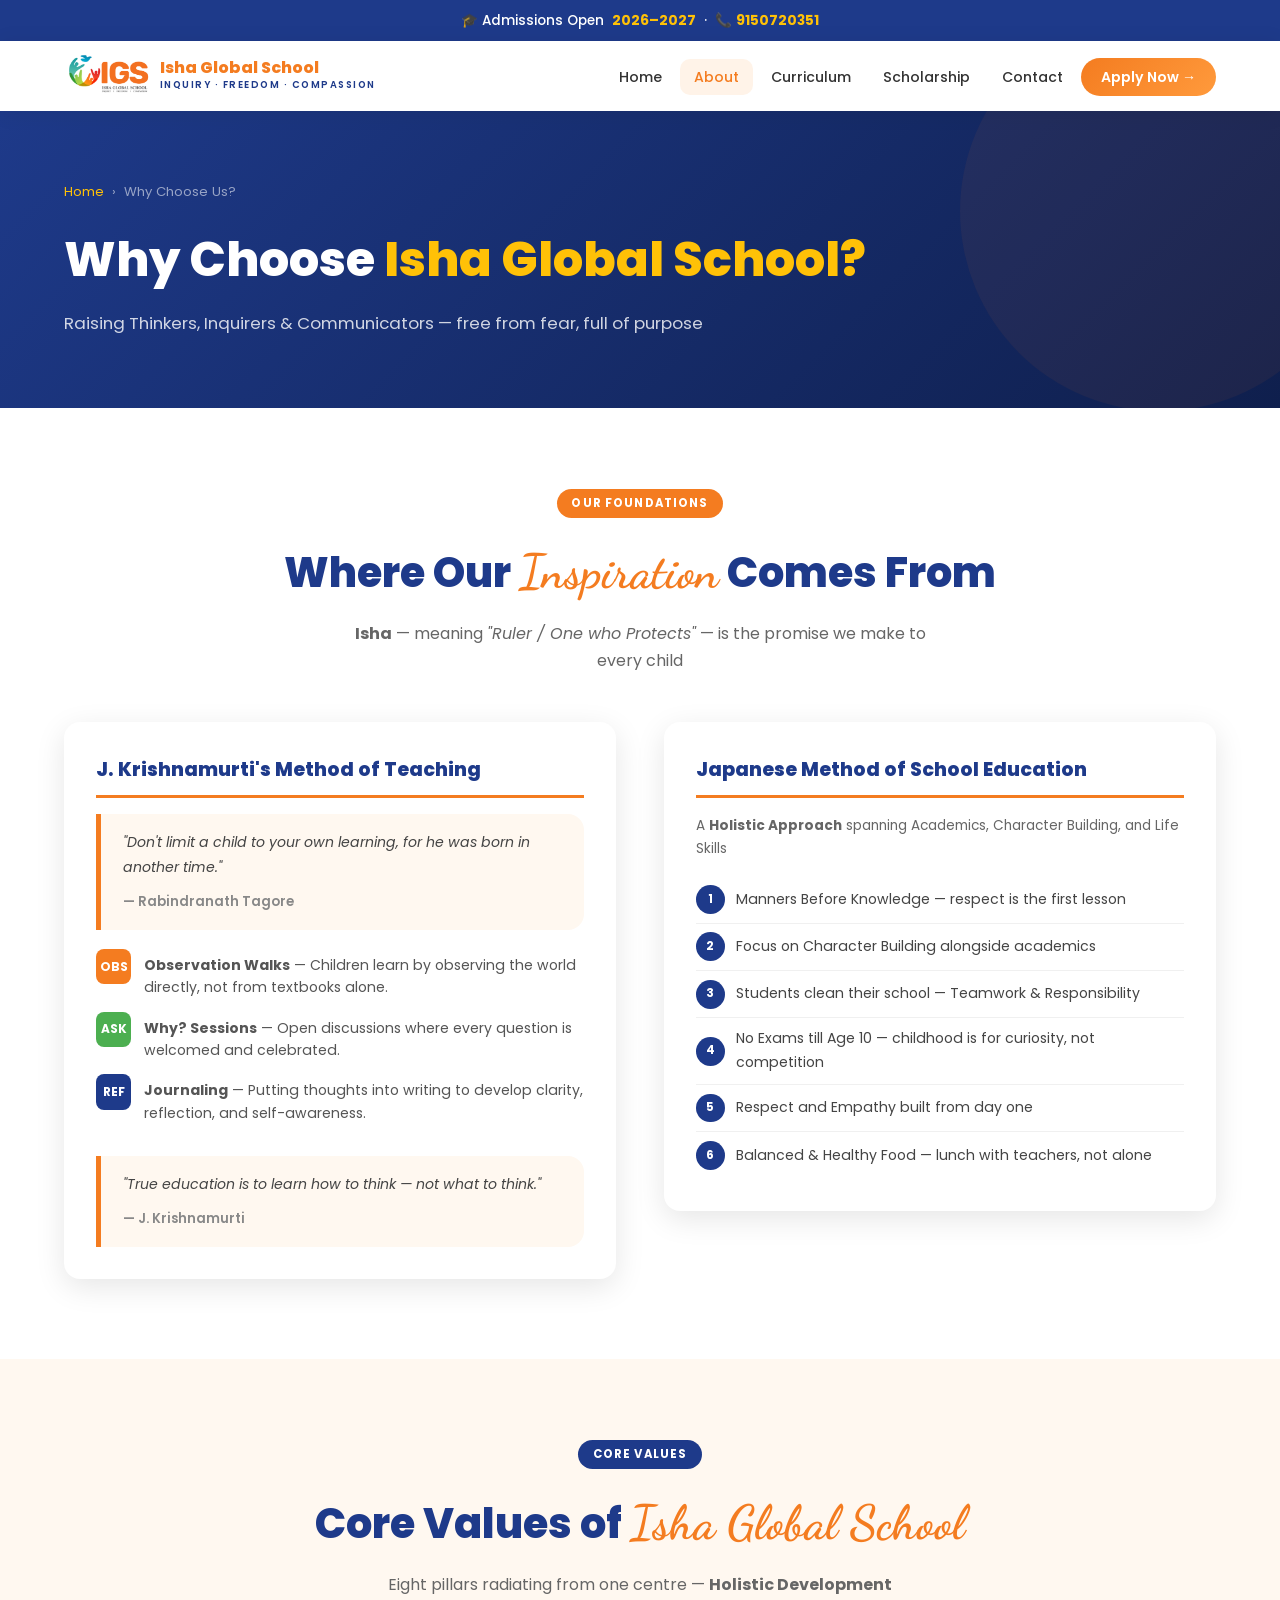
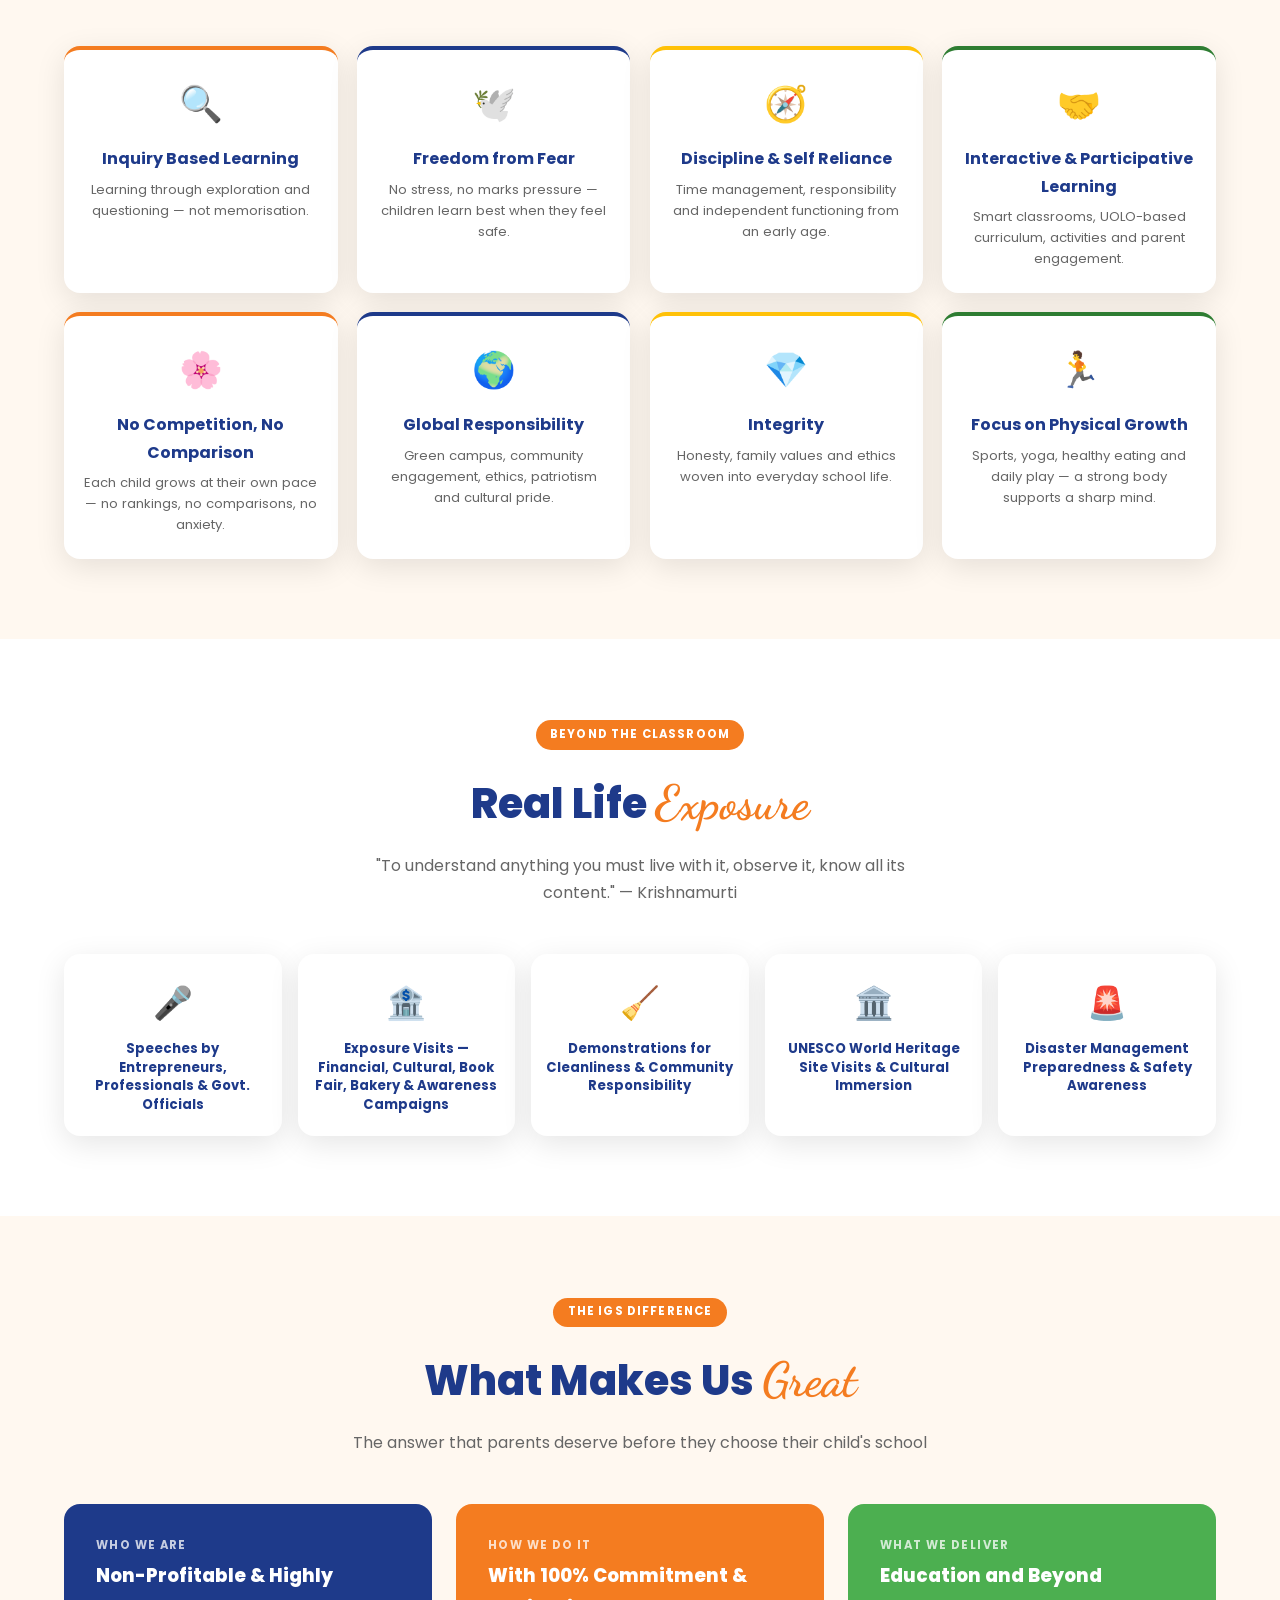
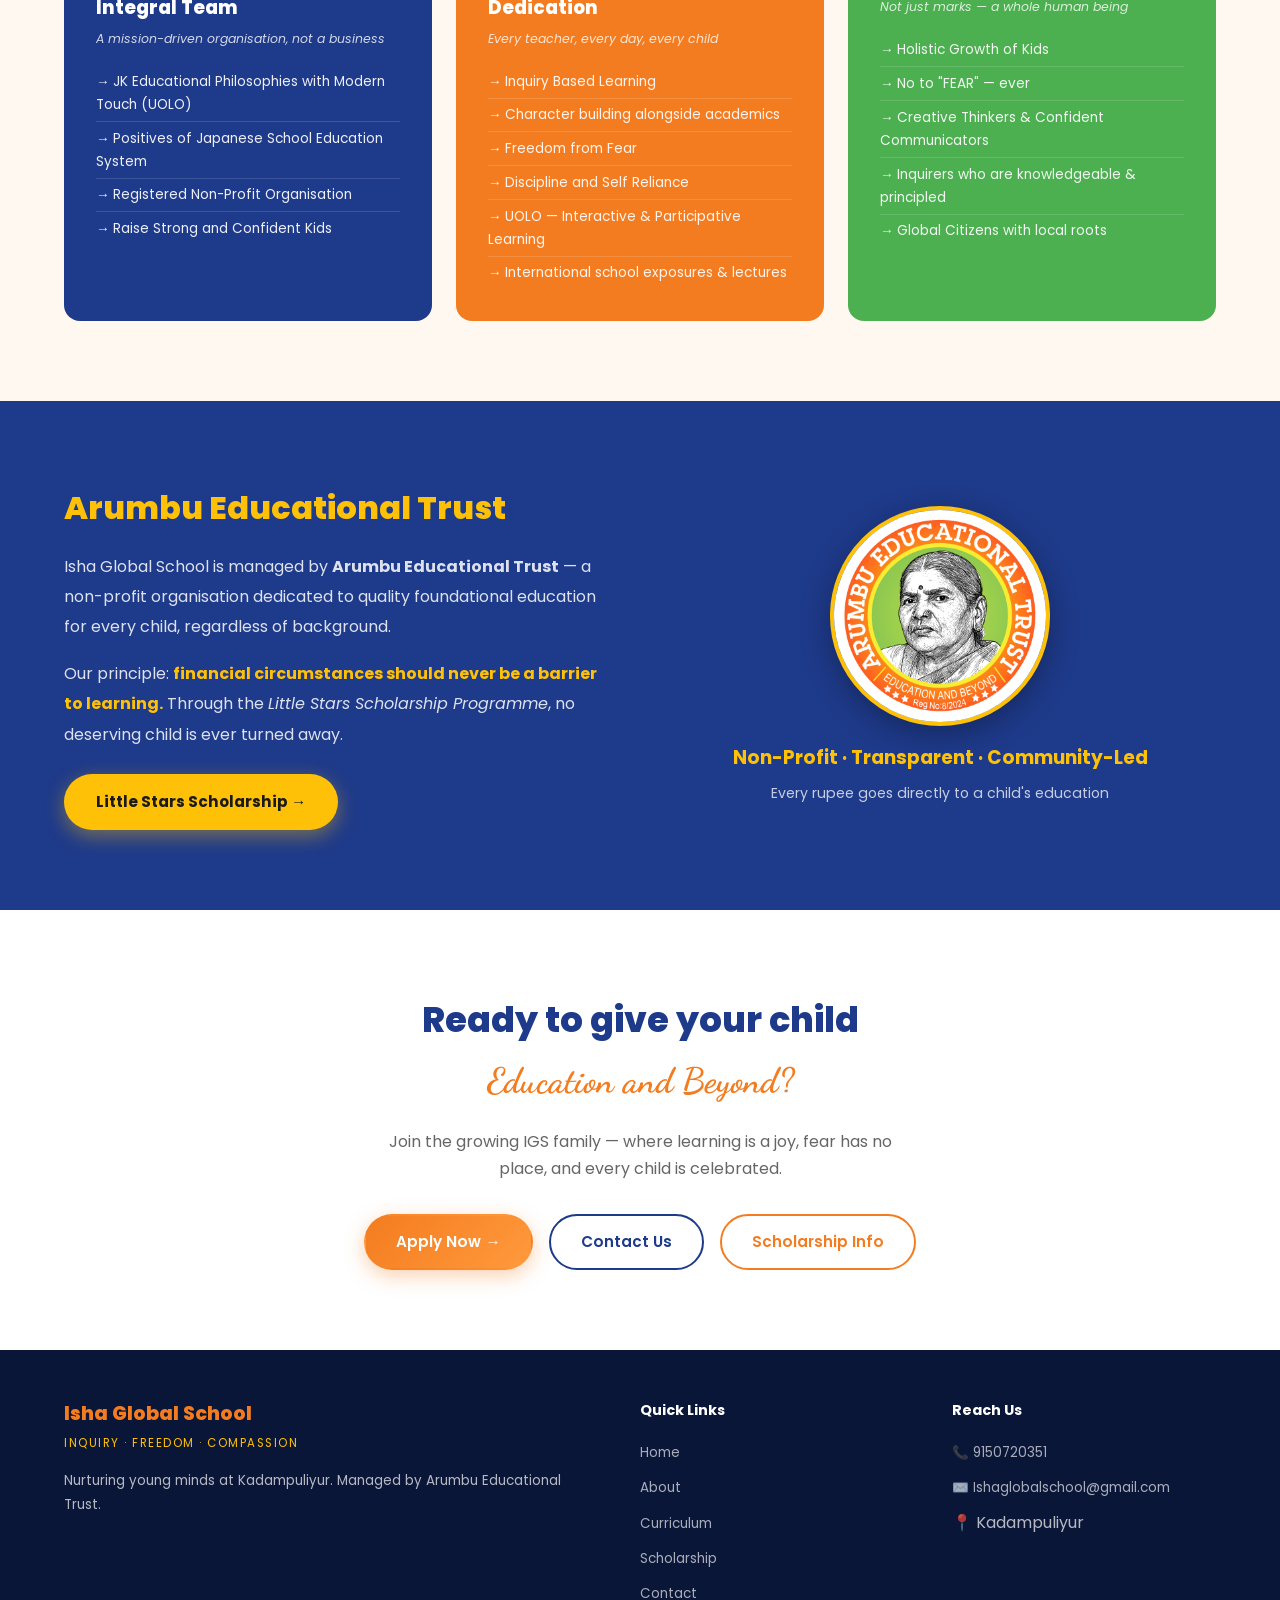
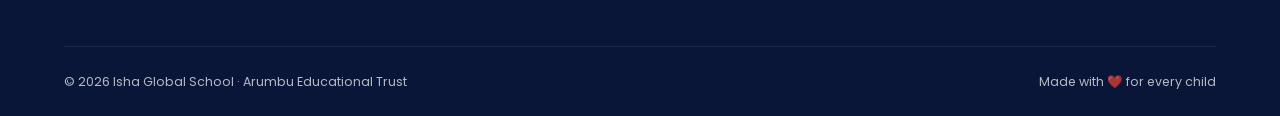
==== about.html @ 9e3ad9c9 "Initial commit — Isha Global School website Complete website with Home, About, Curriculum, Scholarsh" ====
<!DOCTYPE html>
<html lang="en">
<head>
  <meta charset="UTF-8"/>
  <meta name="viewport" content="width=device-width,initial-scale=1.0"/>
  <title>Why Choose Us — Isha Global School</title>
  <link rel="stylesheet" href="css/style.css"/>
  <style>
    /* ── Shared helpers ── */
    .section-tag{display:inline-block;background:var(--orange);color:#fff;font-size:.72rem;font-weight:700;letter-spacing:.1em;text-transform:uppercase;padding:.3rem .9rem;border-radius:50px;margin-bottom:.8rem;}
    .section-tag.blue{background:var(--blue);}
    .section-tag.yellow{background:var(--yellow);color:var(--blue);}
    .section-tag.green{background:#2e7d32;}

    /* ── Core-values wheel grid ── */
    .cv-grid{display:grid;grid-template-columns:repeat(4,1fr);gap:1.2rem;margin-top:2.5rem;}
    .cv-card{background:#fff;border-radius:var(--radius);padding:1.5rem 1.2rem;box-shadow:var(--shadow);text-align:center;transition:transform .2s;}
    .cv-card:hover{transform:translateY(-4px);}
    .cv-card .cv-icon{font-size:2.2rem;margin-bottom:.7rem;}
    .cv-card h3{font-size:1rem;color:var(--blue);margin-bottom:.4rem;font-weight:700;}
    .cv-card p{font-size:.82rem;color:#666;line-height:1.6;}
    .cv-card.accent-orange{border-top:4px solid var(--orange);}
    .cv-card.accent-blue  {border-top:4px solid var(--blue);}
    .cv-card.accent-yellow{border-top:4px solid var(--yellow);}
    .cv-card.accent-green {border-top:4px solid #2e7d32;}

    /* ── Inspiration row ── */
    .insp-row{display:grid;grid-template-columns:1fr 1fr;gap:3rem;align-items:start;margin-top:2rem;}
    .insp-block{background:#fff;border-radius:var(--radius);padding:2rem;box-shadow:var(--shadow);}
    .insp-block h3{color:var(--blue);font-size:1.2rem;font-weight:800;margin-bottom:1rem;padding-bottom:.5rem;border-bottom:3px solid var(--orange);}
    .step-row{display:flex;align-items:flex-start;gap:.8rem;margin-bottom:.8rem;}
    .step-badge{min-width:2.2rem;height:2.2rem;border-radius:8px;display:flex;align-items:center;justify-content:center;font-size:.75rem;font-weight:700;color:#fff;}
    .step-badge.obs{background:var(--orange);}
    .step-badge.ask{background:#4caf50;}
    .step-badge.ref{background:var(--blue);}
    .step-row p{margin:0;font-size:.88rem;color:#555;line-height:1.6;padding-top:.3rem;}

    /* ── Japanese method pills ── */
    .jp-list{list-style:none;padding:0;margin:1rem 0 0;}
    .jp-list li{display:flex;align-items:center;gap:.7rem;padding:.55rem 0;border-bottom:1px solid #f0f0f0;font-size:.88rem;color:#444;}
    .jp-list li:last-child{border:0;}
    .jp-num{min-width:1.8rem;height:1.8rem;border-radius:50%;background:var(--blue);color:#fff;display:flex;align-items:center;justify-content:center;font-size:.72rem;font-weight:700;}

    /* ── IBL process arrow strip ── */
    .ibl-flow{display:flex;align-items:stretch;gap:0;margin:2rem 0;border-radius:12px;overflow:hidden;}
    .ibl-step{flex:1;padding:1rem .5rem;text-align:center;color:#fff;font-weight:700;font-size:.82rem;position:relative;}
    .ibl-step::after{content:'';position:absolute;right:-14px;top:0;bottom:0;width:0;height:0;border-top:999px solid transparent;border-bottom:0 solid transparent;border-left:14px solid currentColor;z-index:1;}
    .ibl-step:last-child::after{display:none;}
    .ibl-ask   {background:#e8610a;color:#e8610a;}
    .ibl-inv   {background:#9e9e9e;color:#9e9e9e;}
    .ibl-cre   {background:#f5a623;color:#f5a623;}
    .ibl-dis   {background:#4287f5;color:#4287f5;}
    .ibl-ref   {background:#4caf50;color:#4caf50;}
    .ibl-ask span,.ibl-inv span,.ibl-cre span,.ibl-dis span,.ibl-ref span{color:#fff;}

    /* ── Fear comparison table ── */
    .fear-compare{display:grid;grid-template-columns:1fr 1fr;gap:1.5rem;margin-top:2rem;}
    .fear-no{background:#fff3f3;border:2px solid #e53935;border-radius:var(--radius);padding:1.5rem;}
    .fear-yes{background:#f1f8f1;border:2px solid #4caf50;border-radius:var(--radius);padding:1.5rem;}
    .fear-no h4{color:#e53935;margin-bottom:.8rem;font-size:1rem;}
    .fear-yes h4{color:#2e7d32;margin-bottom:.8rem;font-size:1rem;}
    .fear-no ul,.fear-yes ul{list-style:none;padding:0;margin:0;}
    .fear-no li,.fear-yes li{font-size:.88rem;padding:.3rem 0;color:#444;}
    .fear-no li::before{content:"✗ ";color:#e53935;font-weight:700;}
    .fear-yes li::before{content:"✓ ";color:#4caf50;font-weight:700;}

    /* ── Self-reliance steps ── */
    .sr-steps{display:grid;grid-template-columns:repeat(4,1fr);gap:1rem;margin-top:1.5rem;}
    .sr-step{background:#fff;border-radius:var(--radius);padding:1.4rem 1rem;text-align:center;box-shadow:var(--shadow);}
    .sr-num{width:2.5rem;height:2.5rem;border-radius:8px;background:var(--orange);color:#fff;display:flex;align-items:center;justify-content:center;font-weight:800;font-size:1rem;margin:0 auto .7rem;}
    .sr-num.b2{background:var(--blue);}
    .sr-num.b3{background:var(--yellow);color:var(--blue);}
    .sr-num.b4{background:#4caf50;}
    .sr-step h4{font-size:.92rem;color:var(--blue);margin-bottom:.3rem;}
    .sr-step p{font-size:.78rem;color:#666;}

    /* ── IPL photo grid ── */
    .ipl-grid{display:grid;grid-template-columns:repeat(3,1fr);gap:1rem;margin-top:2rem;}
    .ipl-card{border-radius:12px;overflow:hidden;position:relative;background:var(--blue);}
    .ipl-card img{width:100%;height:160px;object-fit:cover;display:block;opacity:.85;}
    .ipl-label{position:absolute;bottom:0;left:0;right:0;background:rgba(0,0,0,.6);color:#fff;font-size:.78rem;font-weight:600;padding:.5rem .8rem;text-align:center;}

    /* ── Physical growth strips ── */
    .pg-row{display:grid;grid-template-columns:repeat(4,1fr);gap:1.2rem;margin-top:2rem;}
    .pg-card{background:#fff;border-radius:var(--radius);padding:1.5rem 1rem;text-align:center;box-shadow:var(--shadow);border-bottom:4px solid var(--orange);}
    .pg-card .pg-icon{font-size:2.4rem;margin-bottom:.7rem;}
    .pg-card h4{font-size:.92rem;color:var(--blue);font-weight:700;}

    /* ── Real life exposure ── */
    .rle-grid{display:grid;grid-template-columns:repeat(5,1fr);gap:1rem;margin-top:2rem;}
    .rle-card{background:#fff;border-radius:var(--radius);padding:1.4rem .8rem;text-align:center;box-shadow:var(--shadow);position:relative;overflow:hidden;transition:transform .35s ease,box-shadow .35s ease;cursor:default;}
    .rle-card::before{content:'';position:absolute;inset:0;background:var(--grad);opacity:0;transition:opacity .35s ease;border-radius:var(--radius);z-index:0;}
    .rle-card:hover{transform:translateY(-10px) scale(1.04);box-shadow:0 16px 40px rgba(244,124,32,.25);}
    .rle-card:hover::before{opacity:.08;}
    .rle-card:hover .rle-icon{animation:rleBounce .5s ease;}
    .rle-card:hover h4{color:var(--orange);}
    .rle-icon{font-size:2rem;margin-bottom:.6rem;display:block;position:relative;z-index:1;transition:transform .3s ease;}
    .rle-card h4{font-size:.82rem;color:var(--blue);font-weight:700;line-height:1.4;position:relative;z-index:1;transition:color .3s ease;}
    @keyframes rleBounce{0%{transform:scale(1)}30%{transform:scale(1.35)}60%{transform:scale(.9)}100%{transform:scale(1)}}

    /* ── Green campus grid ── */
    .gc-grid{display:grid;grid-template-columns:repeat(3,1fr);gap:1.2rem;margin-top:2rem;}
    .gc-card{background:#fff;border-radius:var(--radius);padding:1.5rem;box-shadow:var(--shadow);display:flex;align-items:flex-start;gap:1rem;}
    .gc-icon{font-size:2rem;flex-shrink:0;}
    .gc-card h4{font-size:.95rem;color:var(--blue);font-weight:700;margin-bottom:.3rem;}
    .gc-card p{font-size:.82rem;color:#666;}

    /* ── How we are different ── */
    .hwd-grid{display:grid;grid-template-columns:repeat(3,1fr);gap:1.5rem;margin-top:2rem;}
    .hwd-card{border-radius:var(--radius);padding:2rem;color:#fff;position:relative;overflow:hidden;transition:transform .35s ease,box-shadow .35s ease;cursor:default;}
    .hwd-card::before{content:'';position:absolute;inset:0;background:rgba(255,255,255,0);transition:background .35s ease;z-index:0;}
    .hwd-card:hover{transform:translateY(-10px) scale(1.03);box-shadow:0 18px 45px rgba(0,0,0,.3);}
    .hwd-card:hover::before{background:rgba(255,255,255,.08);}
    .hwd-card:hover .hwd-label{opacity:1;letter-spacing:.2em;}
    .hwd-card:hover li{opacity:1;}
    .hwd-card.who{background:var(--blue);}
    .hwd-card.how{background:var(--orange);}
    .hwd-card.what{background:#4caf50;}
    .hwd-card .hwd-label{font-size:.72rem;font-weight:700;letter-spacing:.12em;text-transform:uppercase;opacity:.75;margin-bottom:.3rem;position:relative;z-index:1;transition:opacity .3s ease,letter-spacing .35s ease;}
    .hwd-card h3{font-size:1.15rem;font-weight:800;margin-bottom:.3rem;position:relative;z-index:1;}
    .hwd-card .hwd-sub{font-size:.78rem;font-style:italic;opacity:.8;margin-bottom:1rem;position:relative;z-index:1;}
    .hwd-card ul{list-style:none;padding:0;margin:0;position:relative;z-index:1;}
    .hwd-card li{font-size:.85rem;padding:.3rem 0;opacity:.92;border-bottom:1px solid rgba(255,255,255,.15);transition:opacity .3s ease,transform .3s ease,padding-left .3s ease;}
    .hwd-card:hover li{transform:translateX(6px);padding-left:6px;}
    .hwd-card li:last-child{border:0;}
    .hwd-card li::before{content:"→ ";font-weight:700;}

    /* ── Quote pull ── */
    .pull-quote{background:var(--cream);border-left:5px solid var(--orange);border-radius:0 var(--radius) var(--radius) 0;padding:1.5rem 2rem;margin:2rem 0;font-style:italic;color:#444;font-size:1rem;line-height:1.8;}
    .pull-quote cite{display:block;margin-top:.6rem;font-size:.82rem;color:#888;font-style:normal;font-weight:600;}

    /* ── Global responsibility ── */
    .gr-cols{display:grid;grid-template-columns:1fr 1fr;gap:2rem;margin-top:2rem;}
    .gr-block{background:#fff;border-radius:var(--radius);padding:1.8rem;box-shadow:var(--shadow);}
    .gr-block h3{font-size:1rem;font-weight:800;color:#fff;background:var(--orange);border-radius:8px;padding:.4rem 1rem;margin-bottom:1rem;display:inline-block;}
    .gr-block h3.blue-bg{background:var(--blue);}
    .gr-block ul{list-style:none;padding:0;margin:0;}
    .gr-block li{font-size:.88rem;color:#555;padding:.35rem 0;border-bottom:1px solid #f0f0f0;display:flex;align-items:center;gap:.6rem;}
    .gr-block li:last-child{border:0;}
    .gr-block li::before{content:"•";color:var(--orange);font-size:1.2rem;line-height:1;}

    /* ── No competition quote strip ── */
    .no-comp-strip{background:var(--blue);border-radius:var(--radius);padding:2.5rem 3rem;display:flex;align-items:center;gap:2.5rem;margin-top:2rem;}
    .no-comp-strip .big-quote{font-size:5rem;color:var(--yellow);line-height:1;flex-shrink:0;}
    .no-comp-strip blockquote{color:#fff;font-size:1.15rem;line-height:1.8;margin:0;font-style:italic;}
    .no-comp-strip cite{display:block;margin-top:.8rem;font-size:.85rem;color:var(--yellow);font-style:normal;font-weight:700;}

    /* ── Discipline chore stat ── */
    .chore-stat{background:var(--cream);border-radius:var(--radius);padding:2rem;display:grid;grid-template-columns:auto 1fr;gap:1.5rem;align-items:center;margin-top:1.5rem;}
    .chore-stat .stat-icon{font-size:3.5rem;}
    .chore-stat h4{color:var(--blue);font-size:1.05rem;font-weight:800;margin-bottom:.5rem;}
    .chore-stat p{font-size:.88rem;color:#555;line-height:1.7;}

    /* ── Self-discipline staircase labels ── */
    .sd-steps{display:flex;gap:0;margin-top:1.5rem;align-items:flex-end;}
    .sd-step{flex:1;border-radius:8px 8px 0 0;padding:.8rem .5rem;text-align:center;font-size:.78rem;font-weight:700;color:#fff;}

    /* ── Core Value Cards — original simple style ── */
    .cv-card{cursor:pointer;transition:transform .25s ease,box-shadow .25s ease;}
    .cv-card:hover{transform:translateY(-6px);box-shadow:0 14px 36px rgba(0,0,0,.13);}

    /* ── Core Value Popup Overlay ── */
    .cv-overlay{display:none;position:fixed;inset:0;background:rgba(0,0,0,.5);backdrop-filter:blur(5px);z-index:2000;align-items:center;justify-content:center;}
    .cv-overlay.open{display:flex;}
    .cv-popup{background:#fff;border-radius:20px;padding:2.5rem 2rem;max-width:520px;width:92%;position:relative;box-shadow:0 24px 60px rgba(0,0,0,.25);animation:cvSlideUp .4s cubic-bezier(.22,1,.36,1);max-height:85vh;overflow-y:auto;}
    .cv-popup-close{position:absolute;top:14px;right:18px;background:none;border:none;font-size:1.5rem;cursor:pointer;color:#999;transition:color .2s,transform .2s;}
    .cv-popup-close:hover{color:#333;transform:scale(1.15);}
    .cv-popup-icon{font-size:3rem;text-align:center;margin-bottom:.6rem;}
    .cv-popup h3{text-align:center;color:var(--blue);font-size:1.25rem;font-weight:800;margin-bottom:1.2rem;}
    .cv-popup-body p{font-size:.88rem;color:#555;line-height:1.8;margin-bottom:.7rem;}
    .cv-popup-body h4{color:var(--orange);font-size:.92rem;font-weight:700;margin:1.2rem 0 .5rem;}
    .cv-popup-body ul{list-style:none;padding:0;margin:0 0 .7rem;}
    .cv-popup-body li{font-size:.86rem;color:#444;padding:.4rem 0;border-bottom:1px solid #f0f0f0;padding-left:1.4rem;position:relative;}
    .cv-popup-body li:last-child{border-bottom:none;}
    .cv-popup-body li::before{content:'✦';color:var(--orange);font-size:.65rem;position:absolute;left:0;top:.5rem;}

    .cv-quote{background:var(--cream);border-left:4px solid var(--orange);border-radius:0 10px 10px 0;padding:.9rem 1.1rem;margin-bottom:1rem;font-size:.88rem;color:var(--blue);line-height:1.8;}

    .cv-compare{display:grid;grid-template-columns:1fr 1fr;gap:.8rem;margin:.8rem 0;}
    .cv-no{background:#fff3f3;border:1px solid #e53935;border-radius:10px;padding:.8rem;}
    .cv-yes{background:#f1f8f1;border:1px solid #4caf50;border-radius:10px;padding:.8rem;}
    .cv-no h4{color:#e53935;font-size:.84rem;margin-bottom:.4rem;}
    .cv-yes h4{color:#2e7d32;font-size:.84rem;margin-bottom:.4rem;}
    .cv-no ul,.cv-yes ul{margin:0;padding:0;}
    .cv-no li::before{content:"✗ ";color:#e53935;font-weight:700;position:static;padding-left:0;}
    .cv-yes li::before{content:"✓ ";color:#4caf50;font-weight:700;position:static;padding-left:0;}
    .cv-no li,.cv-yes li{padding-left:0;border:none;font-size:.82rem;padding:.25rem 0;}

    .cv-staircase{display:flex;gap:.4rem;flex-wrap:wrap;margin:.5rem 0 1rem;}
    .cv-staircase span{color:#fff;font-size:.72rem;font-weight:700;padding:.35rem .75rem;border-radius:20px;}

    @keyframes cvSlideUp{from{opacity:0;transform:translateY(40px) scale(.95)}to{opacity:1;transform:translateY(0) scale(1)}}

    @media(max-width:768px){
      .cv-grid{grid-template-columns:repeat(2,1fr);}
      .insp-row{grid-template-columns:1fr;}
      .fear-compare{grid-template-columns:1fr;}
      .sr-steps{grid-template-columns:repeat(2,1fr);}
      .ipl-grid{grid-template-columns:repeat(2,1fr);}
      .pg-row{grid-template-columns:repeat(2,1fr);}
      .rle-grid{grid-template-columns:repeat(2,1fr);}
      .gc-grid{grid-template-columns:1fr;}
      .hwd-grid{grid-template-columns:1fr;}
      .gr-cols{grid-template-columns:1fr;}
      .no-comp-strip{flex-direction:column;padding:1.5rem;}
    }
  </style>
</head>
<body>

<div class="top-banner">
  🎓 Admissions Open &nbsp;<span>2026–2027</span>&nbsp; · &nbsp;📞 <span>9150720351</span>
</div>

<nav>
  <div class="wrap nav-inner">
    <a href="index.html" class="logo">
      <img src="Pictures/logo.jpg" alt="Isha Global School" class="logo-img"/>
      <div class="logo-text"><div class="name">Isha Global School</div><div class="tagline">Inquiry · Freedom · Compassion</div></div>
    </a>
    <ul class="nav-links">
      <li><a href="index.html">Home</a></li>
      <li><a href="about.html" class="active">About</a></li>
      <li><a href="curriculum.html">Curriculum</a></li>
      <li><a href="scholarship.html">Scholarship</a></li>
      <li><a href="contact.html">Contact</a></li>
      <li><a href="#" class="nav-apply">Apply Now →</a></li>
    </ul>
    <div class="hamburger" id="ham"><span></span><span></span><span></span></div>
  </div>
</nav>
<div class="mob-nav" id="mobNav">
  <div class="mob-top">
    <div class="logo"><img src="Pictures/logo.jpg" alt="Isha Global School" class="logo-img"/><div class="logo-text"><div class="name">Isha Global School</div></div></div>
    <button class="mob-close" id="mobClose">✕</button>
  </div>
  <a href="index.html">Home</a><a href="about.html">About</a><a href="curriculum.html">Curriculum</a>
  <a href="scholarship.html">Scholarship</a><a href="contact.html">Contact</a>
  <a href="#" class="mob-apply">Apply Now →</a>
</div>

<!-- PAGE HERO -->
<section class="page-hero">
  <div class="wrap">
    <div class="breadcrumb"><a href="index.html">Home</a><span>›</span><span>Why Choose Us?</span></div>
    <h1>Why Choose <span style="color:var(--yellow)">Isha Global School?</span></h1>
    <p>Raising Thinkers, Inquirers &amp; Communicators — free from fear, full of purpose</p>
  </div>
</section>

<!-- ══════════════════════════════════════════
     SECTION 1 · OUR INSPIRATIONS
════════════════════════════════════════════ -->
<section>
  <div class="wrap">
    <div class="section-head">
      <span class="section-tag">Our Foundations</span>
      <h2>Where Our <span class="script">Inspiration</span> Comes From</h2>
      <p><strong>Isha</strong> — meaning <em>"Ruler / One who Protects"</em> — is the promise we make to every child</p>
    </div>

    <div class="insp-row">
      <!-- JK method -->
      <div class="insp-block">
        <h3>J. Krishnamurti's Method of Teaching</h3>
        <div class="pull-quote" style="margin-top:0;margin-bottom:1.2rem;font-size:.88rem;padding:1rem 1.4rem;">
          "Don't limit a child to your own learning, for he was born in another time."
          <cite>— Rabindranath Tagore</cite>
        </div>
        <div class="step-row">
          <div class="step-badge obs">OBS</div>
          <p><strong>Observation Walks</strong> — Children learn by observing the world directly, not from textbooks alone.</p>
        </div>
        <div class="step-row">
          <div class="step-badge ask">ASK</div>
          <p><strong>Why? Sessions</strong> — Open discussions where every question is welcomed and celebrated.</p>
        </div>
        <div class="step-row">
          <div class="step-badge ref">REF</div>
          <p><strong>Journaling</strong> — Putting thoughts into writing to develop clarity, reflection, and self-awareness.</p>
        </div>
        <div class="pull-quote" style="font-size:.88rem;padding:1rem 1.4rem;margin-bottom:0;">
          "True education is to learn how to think — not what to think."
          <cite>— J. Krishnamurti</cite>
        </div>
      </div>

      <!-- Japanese method -->
      <div class="insp-block">
        <h3>Japanese Method of School Education</h3>
        <p style="font-size:.85rem;color:#666;margin-bottom:.5rem;">A <strong>Holistic Approach</strong> spanning Academics, Character Building, and Life Skills</p>
        <ul class="jp-list">
          <li><span class="jp-num">1</span> Manners Before Knowledge — respect is the first lesson</li>
          <li><span class="jp-num">2</span> Focus on Character Building alongside academics</li>
          <li><span class="jp-num">3</span> Students clean their school — Teamwork &amp; Responsibility</li>
          <li><span class="jp-num">4</span> No Exams till Age 10 — childhood is for curiosity, not competition</li>
          <li><span class="jp-num">5</span> Respect and Empathy built from day one</li>
          <li><span class="jp-num">6</span> Balanced &amp; Healthy Food — lunch with teachers, not alone</li>
        </ul>
      </div>
    </div>
  </div>
</section>

<!-- ══════════════════════════════════════════
     SECTION 2 · CORE VALUES
════════════════════════════════════════════ -->
<section style="background:var(--cream);">
  <div class="wrap">
    <div class="section-head">
      <span class="section-tag blue">Core Values</span>
      <h2>Core Values of <span class="script">Isha Global School</span></h2>
      <p>Eight pillars radiating from one centre — <strong>Holistic Development</strong></p>
    </div>
    <div class="cv-grid">
      <div class="cv-card accent-orange" onclick="openCV(this)">
        <div class="cv-icon">🔍</div>
        <h3>Inquiry Based Learning</h3>
        <p>Learning through exploration and questioning — not memorisation.</p>
        <!-- hidden popup content -->
        <div class="cv-hidden" hidden>
          <div class="cv-quote"><em>"Everything must be questioned. Then the mind becomes extraordinarily sensitive, alive and intelligent."</em> — J. Krishnamurti</div>
          <h4>The 5-Step IBL Process</h4>
          <ul>
            <li><strong>ASK</strong> — Children frame their own questions</li>
            <li><strong>INVESTIGATE</strong> — Hands-on exploration &amp; research</li>
            <li><strong>CREATE</strong> — Build models, projects &amp; ideas</li>
            <li><strong>DISCUSS</strong> — Share findings with peers</li>
            <li><strong>REFLECT</strong> — Journal &amp; self-assess their learning</li>
          </ul>
          <p>Student-centred, real-life ready, and focused on independent thinking — not memorising textbooks.</p>
        </div>
      </div>
      <div class="cv-card accent-blue" onclick="openCV(this)">
        <div class="cv-icon">🕊️</div>
        <h3>Freedom from Fear</h3>
        <p>No stress, no marks pressure — children learn best when they feel safe.</p>
        <div class="cv-hidden" hidden>
          <div class="cv-quote"><em>"To understand life is to understand ourselves, and that is both the beginning and the end of education."</em> — J. Krishnamurti</div>
          <div class="cv-compare">
            <div class="cv-no"><h4>Say NO to</h4><ul><li>Stress &amp; Anxiety</li><li>Fear of Failure</li><li>Marks Pressure</li><li>Suppressed opinions</li></ul></div>
            <div class="cv-yes"><h4>Say YES to</h4><ul><li>Explore freely</li><li>Express views &amp; opinions</li><li>Learn from setbacks</li><li>Grow with confidence</li></ul></div>
          </div>
          <p>When fear goes down, the ability to express goes up.</p>
        </div>
      </div>
      <div class="cv-card accent-yellow" onclick="openCV(this)">
        <div class="cv-icon">🧭</div>
        <h3>Discipline &amp; Self Reliance</h3>
        <p>Time management, responsibility and independent functioning from an early age.</p>
        <div class="cv-hidden" hidden>
          <p>As per the <strong>American Academy of Child &amp; Adolescent Psychiatry</strong>, kids who do regular chores exhibit higher self-esteem and greater success.</p>
          <h4>Self Discipline Staircase</h4>
          <div class="cv-staircase">
            <span style="background:var(--orange)">Time Mgmt</span>
            <span style="background:#f5a623">Responsibilities</span>
            <span style="background:#4caf50">Organisation</span>
            <span style="background:var(--blue)">Study &amp; Play</span>
            <span style="background:#1a237e">Independence</span>
          </div>
          <h4>How We Build It</h4>
          <ul>
            <li><strong>Structured Routine</strong> — Consistency builds confidence</li>
            <li><strong>Clear Goals</strong> — Children set their own goals</li>
            <li><strong>Learn from Setbacks</strong> — Failure is a lesson, not a label</li>
            <li><strong>Continuous Learning</strong> — Curiosity at every stage</li>
          </ul>
        </div>
      </div>
      <div class="cv-card accent-green" onclick="openCV(this)">
        <div class="cv-icon">🤝</div>
        <h3>Interactive &amp; Participative Learning</h3>
        <p>Smart classrooms, UOLO-based curriculum, activities and parent engagement.</p>
        <div class="cv-hidden" hidden>
          <div class="cv-quote"><em>"You have to be your own teacher."</em> — J. Krishnamurti</div>
          <ul>
            <li><strong>Participative Learning</strong> — Every child is an active participant</li>
            <li><strong>Smart Classrooms</strong> — Modern tech-enabled visual learning</li>
            <li><strong>UOLO Integrated Curriculum</strong> — App-based, real-time connected</li>
            <li><strong>Phonics &amp; Communication</strong> — Strong English from LKG</li>
            <li><strong>Activities Based Learning</strong> — Hands-on crafts &amp; experiments</li>
            <li><strong>Parents-Teachers' Meet</strong> — Parents as partners in growth</li>
          </ul>
        </div>
      </div>
      <div class="cv-card accent-orange" onclick="openCV(this)">
        <div class="cv-icon">🌸</div>
        <h3>No Competition, No Comparison</h3>
        <p>Each child grows at their own pace — no rankings, no comparisons, no anxiety.</p>
        <div class="cv-hidden" hidden>
          <div class="cv-quote"><em>"Real learning comes about when the competitive spirit has ceased. Each child is uniquely, irreplaceably themselves."</em> — J. Krishnamurti</div>
          <ul>
            <li><strong>No Rankings</strong> — Children are never ranked against each other</li>
            <li><strong>Celebrate Every Child</strong> — Unique strengths are recognised</li>
            <li><strong>Joy First</strong> — When comparison drops, happiness rises</li>
          </ul>
          <p>Every child is uniquely awesome — nobody can be you.</p>
        </div>
      </div>
      <div class="cv-card accent-blue" onclick="openCV(this)">
        <div class="cv-icon">🌍</div>
        <h3>Global Responsibility</h3>
        <p>Green campus, community engagement, ethics, patriotism and cultural pride.</p>
        <div class="cv-hidden" hidden>
          <h4>Community Engagement</h4>
          <ul>
            <li>Green Campus — learning to live with nature</li>
            <li>Helping Others — compassion in action</li>
            <li>Clean and Safe Environment</li>
            <li>Honesty and Integrity — non-negotiable values</li>
          </ul>
          <h4>Embrace the Culture</h4>
          <ul>
            <li>Ethics and Family Values daily</li>
            <li>Celebrate Festivals — Pooja, Diwali, Pongal &amp; more</li>
            <li>Patriotism — Independence &amp; Republic Day</li>
            <li>Green Day, Yellow Day, Bagless Day</li>
          </ul>
        </div>
      </div>
      <div class="cv-card accent-yellow" onclick="openCV(this)">
        <div class="cv-icon">💎</div>
        <h3>Integrity</h3>
        <p>Honesty, family values and ethics woven into everyday school life.</p>
        <div class="cv-hidden" hidden>
          <p>Integrity is not taught in a lesson — it is lived every day at IGS.</p>
          <ul>
            <li><strong>Honesty</strong> — Children learn to speak truth with courage</li>
            <li><strong>Respect</strong> — Treating every person with dignity</li>
            <li><strong>Family Values</strong> — Traditions, gratitude &amp; belonging</li>
            <li><strong>Ethics</strong> — Doing the right thing even when no one is watching</li>
          </ul>
          <p>We believe a child with integrity grows into an adult the world can trust.</p>
        </div>
      </div>
      <div class="cv-card accent-green" onclick="openCV(this)">
        <div class="cv-icon">🏃</div>
        <h3>Focus on Physical Growth</h3>
        <p>Sports, yoga, healthy eating and daily play — a strong body supports a sharp mind.</p>
        <div class="cv-hidden" hidden>
          <p>A strong body powers a sharp, curious mind.</p>
          <ul>
            <li><strong>Regular Sports Activities</strong> — Football, running &amp; team games</li>
            <li><strong>Healthy Food Focus</strong> — Balanced, nutritious meals supervised by staff</li>
            <li><strong>Importance of Fitness</strong> — Daily physical activity for every child</li>
            <li><strong>Yoga in Daily Life</strong> — Mindfulness, breathing &amp; inner well-being</li>
          </ul>
        </div>
      </div>
    </div>

    <!-- Core Value Popup Modal -->
    <div class="cv-overlay" id="cvOverlay">
      <div class="cv-popup">
        <button class="cv-popup-close" id="cvClose">✕</button>
        <div class="cv-popup-icon" id="cvIcon"></div>
        <h3 id="cvTitle"></h3>
        <div class="cv-popup-body" id="cvBody"></div>
      </div>
    </div>
  </div>
</section>

<!-- ══════════════════════════════════════════
     SECTION 3 · REAL LIFE EXPOSURE (was Section 9)
════════════════════════════════════════════ -->
<section>
  <div class="wrap">
    <div class="section-head">
      <span class="section-tag">Beyond the Classroom</span>
      <h2>Real Life <span class="script">Exposure</span></h2>
      <p>"To understand anything you must live with it, observe it, know all its content." — Krishnamurti</p>
    </div>
    <div class="rle-grid">
      <div class="rle-card">
        <div class="rle-icon">🎤</div>
        <h4>Speeches by Entrepreneurs, Professionals &amp; Govt. Officials</h4>
      </div>
      <div class="rle-card">
        <div class="rle-icon">🏦</div>
        <h4>Exposure Visits — Financial, Cultural, Book Fair, Bakery &amp; Awareness Campaigns</h4>
      </div>
      <div class="rle-card">
        <div class="rle-icon">🧹</div>
        <h4>Demonstrations for Cleanliness &amp; Community Responsibility</h4>
      </div>
      <div class="rle-card">
        <div class="rle-icon">🏛️</div>
        <h4>UNESCO World Heritage Site Visits &amp; Cultural Immersion</h4>
      </div>
      <div class="rle-card">
        <div class="rle-icon">🚨</div>
        <h4>Disaster Management Preparedness &amp; Safety Awareness</h4>
      </div>
    </div>
  </div>
</section>

<!-- ══════════════════════════════════════════
     SECTION 10 · WHAT MAKES US GREAT
════════════════════════════════════════════ -->
<section style="background:var(--cream);">
  <div class="wrap">
    <div class="section-head">
      <span class="section-tag">The IGS Difference</span>
      <h2>What Makes Us <span class="script">Great</span></h2>
      <p>The answer that parents deserve before they choose their child's school</p>
    </div>
    <div class="hwd-grid">
      <div class="hwd-card who">
        <div class="hwd-label">Who We Are</div>
        <h3>Non-Profitable &amp; Highly Integral Team</h3>
        <div class="hwd-sub">A mission-driven organisation, not a business</div>
        <ul>
          <li>JK Educational Philosophies with Modern Touch (UOLO)</li>
          <li>Positives of Japanese School Education System</li>
          <li>Registered Non-Profit Organisation</li>
          <li>Raise Strong and Confident Kids</li>
        </ul>
      </div>
      <div class="hwd-card how">
        <div class="hwd-label">How We Do It</div>
        <h3>With 100% Commitment &amp; Dedication</h3>
        <div class="hwd-sub">Every teacher, every day, every child</div>
        <ul>
          <li>Inquiry Based Learning</li>
          <li>Character building alongside academics</li>
          <li>Freedom from Fear</li>
          <li>Discipline and Self Reliance</li>
          <li>UOLO — Interactive &amp; Participative Learning</li>
          <li>International school exposures &amp; lectures</li>
        </ul>
      </div>
      <div class="hwd-card what">
        <div class="hwd-label">What We Deliver</div>
        <h3>Education and Beyond</h3>
        <div class="hwd-sub">Not just marks — a whole human being</div>
        <ul>
          <li>Holistic Growth of Kids</li>
          <li>No to "FEAR" — ever</li>
          <li>Creative Thinkers &amp; Confident Communicators</li>
          <li>Inquirers who are knowledgeable &amp; principled</li>
          <li>Global Citizens with local roots</li>
        </ul>
      </div>
    </div>
  </div>
</section>

<!-- ══════════════════════════════════════════
     SECTION 13 · ARUMBU TRUST
════════════════════════════════════════════ -->
<section style="background:var(--blue);">
  <div class="wrap" style="display:grid;grid-template-columns:1fr 1fr;gap:3rem;align-items:center;">
    <div>
      <h2 style="color:var(--yellow);font-size:2rem;font-weight:800;margin-bottom:1rem;">Arumbu Educational Trust</h2>
      <p style="color:rgba(255,255,255,.85);margin-bottom:1rem;line-height:1.9;">
        Isha Global School is managed by <strong>Arumbu Educational Trust</strong> — a non-profit organisation dedicated to quality foundational education for every child, regardless of background.
      </p>
      <p style="color:rgba(255,255,255,.85);margin-bottom:1.5rem;line-height:1.9;">
        Our principle: <strong style="color:var(--yellow);">financial circumstances should never be a barrier to learning.</strong> Through the <em>Little Stars Scholarship Programme</em>, no deserving child is ever turned away.
      </p>
      <a href="scholarship.html" class="btn btn-yellow">Little Stars Scholarship →</a>
    </div>
    <div style="text-align:center;">
      <img src="Pictures/trust.jpeg" alt="Arumbu Educational Trust Logo" style="width:220px;height:220px;border-radius:50%;object-fit:cover;margin:0 auto 1rem;display:block;border:4px solid var(--yellow);box-shadow:0 8px 30px rgba(0,0,0,.3);"/>
      <h3 style="color:var(--yellow);margin-bottom:.5rem;">Non-Profit · Transparent · Community-Led</h3>
      <p style="color:rgba(255,255,255,.75);font-size:.88rem;">Every rupee goes directly to a child's education</p>
    </div>
  </div>
</section>

<!-- CTA -->
<section style="text-align:center;">
  <div class="wrap">
    <h2 style="font-size:2.2rem;font-weight:800;color:var(--blue);margin-bottom:1rem;">
      Ready to give your child<br/><span class="script" style="color:var(--orange);">Education and Beyond?</span>
    </h2>
    <p style="color:#666;margin-bottom:2rem;max-width:520px;margin-left:auto;margin-right:auto;">
      Join the growing IGS family — where learning is a joy, fear has no place, and every child is celebrated.
    </p>
    <div style="display:flex;gap:1rem;justify-content:center;flex-wrap:wrap;">
      <a href="#" class="btn btn-orange">Apply Now →</a>
      <a href="contact.html" class="btn btn-outline" style="color:var(--blue);border-color:var(--blue);">Contact Us</a>
      <a href="scholarship.html" class="btn btn-outline" style="color:var(--orange);border-color:var(--orange);">Scholarship Info</a>
    </div>
  </div>
</section>

<footer>
  <div class="wrap">
    <div class="footer-grid">
      <div class="f-brand">
        <div class="f-name">Isha Global School</div>
        <div class="f-motto">Inquiry · Freedom · Compassion</div>
        <p>Nurturing young minds at Kadampuliyur. Managed by Arumbu Educational Trust.</p>
      </div>
      <div><h4>Quick Links</h4><ul>
        <li><a href="index.html">Home</a></li><li><a href="about.html">About</a></li>
        <li><a href="curriculum.html">Curriculum</a></li><li><a href="scholarship.html">Scholarship</a></li>
        <li><a href="contact.html">Contact</a></li>
      </ul></div>
      <div><h4>Reach Us</h4><ul>
        <li><a href="tel:9150720351">📞 9150720351</a></li>
        <li><a href="mailto:Ishaglobalschool@gmail.com">✉️ Ishaglobalschool@gmail.com</a></li>
        <li>📍 Kadampuliyur</li>
      </ul></div>
    </div>
    <div class="footer-bottom"><span>© 2026 Isha Global School · Arumbu Educational Trust</span><span>Made with ❤️ for every child</span></div>
  </div>
</footer>

<script src="js/main.js"></script>
<script>
  // Core Value popup
  var overlay = document.getElementById('cvOverlay');
  var closeBtn = document.getElementById('cvClose');

  function openCV(card) {
    var hidden = card.querySelector('.cv-hidden');
    if (!hidden) return;
    document.getElementById('cvIcon').textContent = card.querySelector('.cv-icon').textContent;
    document.getElementById('cvTitle').textContent = card.querySelector('h3').textContent;
    document.getElementById('cvBody').innerHTML = hidden.innerHTML;
    overlay.classList.add('open');
    document.body.style.overflow = 'hidden';
  }
  function closeCV() {
    overlay.classList.remove('open');
    document.body.style.overflow = '';
  }
  closeBtn.addEventListener('click', closeCV);
  overlay.addEventListener('click', function(e) { if (e.target === overlay) closeCV(); });
  document.addEventListener('keydown', function(e) { if (e.key === 'Escape') closeCV(); });
</script>
</body>
</html>
---- css/style.css ----
@import url('https://fonts.googleapis.com/css2?family=Poppins:wght@300;400;500;600;700;800&family=Dancing+Script:wght@600;700&family=Noto+Serif+Tamil:wght@400;600&display=swap');

:root {
  --orange: #f47c20;
  --orange-d: #d96712;
  --blue: #1e3a8a;
  --blue-d: #0f1f4d;
  --yellow: #ffc107;
  --cream: #fff8f0;
  --grad: linear-gradient(135deg, #f47c20, #ff9a3c);
  --grad-blue: linear-gradient(135deg, #1e3a8a, #3b5bdb);
  --shadow: 0 8px 30px rgba(0,0,0,.10);
  --shadow-lg: 0 15px 50px rgba(0,0,0,.15);
  --radius: 16px;
  --transition: all .35s ease;
}

*, *::before, *::after { margin:0; padding:0; box-sizing:border-box; }
html { scroll-behavior: smooth; }
body { font-family:'Poppins',sans-serif; background:#fff; color:#333; overflow-x:hidden; line-height:1.7; }
img { max-width:100%; display:block; }
a { text-decoration:none; color:inherit; }
ul { list-style:none; }
.script { font-family:'Dancing Script',cursive; }
.tamil { font-family:'Noto Serif Tamil',serif; }

/* ── LAYOUT ── */
.wrap { max-width:1200px; margin:0 auto; padding:0 24px; }
section { padding:80px 0; }

/* ── BUTTONS ── */
.btn {
  display:inline-block; padding:13px 30px; border-radius:50px;
  font-weight:600; font-size:.95rem; cursor:pointer; transition:var(--transition);
  border:2px solid transparent;
}
.btn-orange { background:var(--grad); color:#fff; box-shadow:0 6px 20px rgba(244,124,32,.35); }
.btn-orange:hover { transform:translateY(-3px); box-shadow:0 10px 30px rgba(244,124,32,.5); }
.btn-outline { background:transparent; color:#fff; border-color:#fff; }
.btn-outline:hover { background:#fff; color:var(--blue); transform:translateY(-3px); }
.btn-blue { background:var(--grad-blue); color:#fff; box-shadow:0 6px 20px rgba(30,58,138,.3); }
.btn-blue:hover { transform:translateY(-3px); box-shadow:0 10px 30px rgba(30,58,138,.45); }
.btn-yellow { background:var(--yellow); color:#1a1a1a; font-weight:700; box-shadow:0 6px 20px rgba(255,193,7,.4); }
.btn-yellow:hover { transform:translateY(-3px); background:#e6ac00; }

/* ── SECTION HEADERS ── */
.section-head { text-align:center; margin-bottom:3rem; }
.section-head h2 { font-size:clamp(1.8rem,3.5vw,2.6rem); color:var(--blue); margin-bottom:.5rem; font-weight:800; }
.section-head h2 .script { color:var(--orange); font-size:1.15em; }
.section-head p { color:#666; font-size:1rem; max-width:580px; margin:0 auto; }

/* ── NAVBAR ── */
nav {
  background:rgba(255,255,255,.97); backdrop-filter:blur(12px);
  box-shadow:0 2px 20px rgba(0,0,0,.08); position:sticky; top:0; z-index:1000; padding:12px 0;
}
.nav-inner { display:flex; align-items:center; justify-content:space-between; }
.logo { display:flex; align-items:center; gap:10px; }
.logo-icon {
  width:46px; height:46px; background:var(--grad); border-radius:12px;
  display:flex; align-items:center; justify-content:center;
  color:#fff; font-weight:800; font-size:1rem; letter-spacing:-.5px;
}
.logo-img {
  height:46px; width:auto; border-radius:10px; object-fit:contain;
}
.logo-text .name { font-size:1rem; font-weight:800; color:var(--orange); line-height:1.1; }
.logo-text .tagline { font-size:.6rem; color:var(--blue); letter-spacing:1.5px; text-transform:uppercase; font-weight:600; }
.nav-links { display:flex; align-items:center; gap:4px; }
.nav-links a { padding:8px 14px; border-radius:10px; font-size:.88rem; font-weight:500; color:#333; transition:var(--transition); }
.nav-links a:hover, .nav-links a.active { background:#fff3e8; color:var(--orange); }
.nav-links .nav-apply { background:var(--grad); color:#fff; border-radius:50px; padding:9px 20px; font-weight:600; }
.nav-links .nav-apply:hover { background:none; background-color:var(--orange-d); transform:translateY(-2px); }
.trust-logo-link { display:flex; align-items:center; margin-left:12px; }
.trust-logo { height:42px; width:42px; border-radius:50%; object-fit:cover; border:2px solid var(--orange); transition:var(--transition); }
.trust-logo:hover { transform:scale(1.08); box-shadow:0 4px 12px rgba(244,124,32,.3); }
.hamburger { display:none; flex-direction:column; gap:5px; cursor:pointer; padding:5px; }
.hamburger span { display:block; width:24px; height:2px; background:var(--blue); border-radius:2px; transition:var(--transition); }

/* ── MOBILE MENU ── */
.mob-nav {
  display:none; position:fixed; inset:0; background:#fff; z-index:999;
  flex-direction:column; padding:24px; overflow-y:auto;
}
.mob-nav.open { display:flex; }
.mob-top { display:flex; justify-content:space-between; align-items:center; margin-bottom:2rem; }
.mob-close { font-size:1.6rem; background:none; border:none; cursor:pointer; color:#333; }
.mob-nav a { padding:14px 16px; border-radius:12px; font-weight:500; font-size:1rem; color:#333; border-bottom:1px solid #f5f5f5; transition:var(--transition); }
.mob-nav a:hover { background:#fff3e8; color:var(--orange); }
.mob-apply { background:var(--grad); color:#fff !important; border-radius:50px; text-align:center; margin-top:1rem; border:none !important; }

/* ── TOP BANNER ── */
.top-banner { background:var(--blue); color:#fff; text-align:center; padding:9px; font-size:.85rem; font-weight:500; }
.top-banner span { color:var(--yellow); font-weight:700; }

/* ── HERO ── */
.hero {
  background:linear-gradient(135deg,#fff8f0 0%,#ffe9d6 50%,#ffd4a8 100%);
  padding:90px 0 80px; position:relative; overflow:hidden;
}
.hero::before {
  content:''; position:absolute; width:500px; height:500px; border-radius:50%;
  background:var(--orange); opacity:.08; top:-150px; right:-100px;
}
.hero::after {
  content:''; position:absolute; width:350px; height:350px; border-radius:50%;
  background:var(--blue); opacity:.06; bottom:-100px; left:-80px;
}
.hero-inner { display:grid; grid-template-columns:1fr 1fr; gap:3rem; align-items:center; position:relative; z-index:1; }
.hero-badge { display:inline-block; background:var(--blue); color:#fff; padding:8px 20px; border-radius:25px; font-size:.78rem; font-weight:700; letter-spacing:1.5px; text-transform:uppercase; margin-bottom:1.2rem; box-shadow:0 4px 15px rgba(30,58,138,.3); }
.hero h1 { font-size:clamp(2rem,4vw,3.2rem); color:var(--blue); font-weight:800; line-height:1.15; margin-bottom:1rem; }
.hero h1 .script { color:var(--orange); font-size:1.1em; display:block; }
.hero-kural { background:rgba(255,255,255,.7); backdrop-filter:blur(8px); border-left:4px solid var(--orange); border-radius:0 12px 12px 0; padding:14px 18px; margin-bottom:1.5rem; }
.hero-kural .k-text { font-family:'Noto Serif Tamil',serif; font-size:.95rem; color:var(--blue); line-height:1.8; }
.hero-kural .k-num { font-size:.72rem; color:#888; margin-top:.3rem; }
.hero-sub { color:#555; font-size:1rem; margin-bottom:2rem; line-height:1.7; }
.hero-btns { display:flex; gap:14px; flex-wrap:wrap; }
.hero-img-wrap { position:relative; display:flex; justify-content:center; }
.hero-img { border-radius:24px; box-shadow:var(--shadow-lg); width:100%; max-width:460px; height:380px; object-fit:cover; animation:float 4s ease-in-out infinite; }
.hero-img-placeholder { border-radius:24px; box-shadow:var(--shadow-lg); width:100%; max-width:460px; height:380px; background:linear-gradient(135deg,#ffe9d6,#ffd4a8); display:flex; align-items:center; justify-content:center; font-size:6rem; animation:float 4s ease-in-out infinite; }
.hero-float-badge {
  position:absolute; bottom:20px; left:-20px;
  background:#fff; border-radius:14px; padding:12px 18px;
  box-shadow:var(--shadow); display:flex; align-items:center; gap:10px; z-index:2;
}
.hero-float-badge .hfb-icon { font-size:1.6rem; }
.hero-float-badge .hfb-text strong { display:block; font-size:.85rem; color:var(--blue); }
.hero-float-badge .hfb-text span { font-size:.72rem; color:#888; }

@keyframes float { 0%,100%{transform:translateY(0)} 50%{transform:translateY(-14px)} }

/* ── STATS STRIP ── */
.stats-strip { background:var(--blue); padding:24px 0; }
.stats-inner { display:flex; justify-content:space-around; flex-wrap:wrap; gap:1.5rem; }
.stat { text-align:center; color:#fff; padding:1rem 1.2rem; border-radius:12px; cursor:default; transition:transform .3s ease,background .3s ease,box-shadow .3s ease; }
.stat:hover { transform:translateY(-8px) scale(1.08); background:rgba(255,255,255,.1); box-shadow:0 10px 30px rgba(0,0,0,.25); }
.stat .num { font-size:1.9rem; font-weight:800; color:var(--yellow); line-height:1; transition:transform .3s ease; }
.stat:hover .num { transform:scale(1.15); }
.stat .lbl { font-size:.75rem; color:rgba(255,255,255,.75); margin-top:3px; transition:color .3s ease; }
.stat:hover .lbl { color:#fff; }
.stat-photo { width:64px; height:64px; border-radius:50%; object-fit:cover; margin:0 auto 10px; border:3px solid var(--yellow); box-shadow:0 4px 12px rgba(0,0,0,.25); }
.stats-with-photos .stat { display:flex; flex-direction:column; align-items:center; }
.dashboard-banner { width:100%; height:280px; object-fit:cover; border-radius:var(--radius); box-shadow:0 6px 20px rgba(0,0,0,.25); }

/* ── CORRESPONDENT'S DESK ── */
.corr-section { background:#fff; }
.corr-inner { display:grid; grid-template-columns:auto 1fr; gap:2.5rem; align-items:center; }
.corr-logo { flex-shrink:0; text-align:center; }
.corr-trust-img { width:180px; height:180px; border-radius:50%; object-fit:cover; border:4px solid var(--orange); box-shadow:0 8px 28px rgba(244,124,32,.2); }
.corr-content h2 { font-size:clamp(1.6rem,3vw,2.2rem); color:var(--blue); font-weight:800; margin-bottom:1.2rem; }
.corr-content h2 .script { color:var(--orange); }
.corr-content p { font-size:.92rem; color:#555; line-height:1.9; margin-bottom:.8rem; }
.corr-sign { margin-top:1.5rem; padding-top:1rem; border-top:2px solid var(--orange); }
.corr-sign strong { display:block; color:var(--blue); font-size:1rem; }
.corr-sign span { display:block; font-size:.82rem; color:#888; line-height:1.6; }

/* ── EVENTS ── */
.events-section { background:var(--cream); }
.events-header { display:flex; align-items:center; justify-content:space-between; margin-bottom:2rem; flex-wrap:wrap; gap:1rem; }
.events-header h2 { font-size:clamp(1.6rem,3vw,2.2rem); color:var(--blue); font-weight:800; }
.events-header h2 .script { color:var(--orange); }
.events-nav { display:flex; gap:10px; }
.ev-btn { width:42px; height:42px; border-radius:50%; border:2px solid var(--orange); background:#fff; color:var(--orange); font-size:1.1rem; cursor:pointer; transition:var(--transition); display:flex; align-items:center; justify-content:center; }
.ev-btn:hover { background:var(--orange); color:#fff; }
.events-track-wrap { overflow:hidden; }
.events-track { display:flex; gap:20px; transition:transform .6s cubic-bezier(.25,.8,.25,1); }
.event-card {
  flex:0 0 300px; background:#fff; border-radius:var(--radius);
  box-shadow:var(--shadow); border-top:none; transition:transform .35s ease,box-shadow .35s ease;
  cursor:pointer; position:relative; overflow:hidden;
}
.event-card:hover { transform:translateY(-10px) scale(1.02); box-shadow:0 18px 45px rgba(0,0,0,.18); }
.ev-img-wrap { position:relative; overflow:hidden; height:180px; }
.ev-img { width:100%; height:100%; object-fit:cover; display:block; transition:transform .45s ease; }
.event-card:hover .ev-img { transform:scale(1.1); }
.ev-body { padding:18px 20px 20px; }
.ev-name { font-size:1.05rem; font-weight:700; color:var(--blue); margin-bottom:6px; line-height:1.3; transition:color .3s ease; }
.event-card:hover .ev-name { color:var(--orange); }
.ev-desc { font-size:.84rem; color:#666; margin-bottom:14px; line-height:1.6; }
.ev-tag { display:inline-block; background:#fff3e8; color:var(--orange); font-size:.72rem; font-weight:600; padding:4px 12px; border-radius:20px; transition:background .3s ease,color .3s ease; }
.event-card:hover .ev-tag { background:var(--orange); color:#fff; }

/* ── WHY CHOOSE US ── */
.why-grid { display:grid; grid-template-columns:repeat(auto-fit,minmax(240px,1fr)); gap:20px; }
.why-card {
  background:#fff; border-radius:var(--radius); padding:24px; box-shadow:var(--shadow);
  border-top:4px solid transparent; transition:var(--transition); position:relative; overflow:hidden;
}
.why-card::after { content:''; position:absolute; top:0; left:0; right:0; height:4px; background:var(--grad); transform:scaleX(0); transform-origin:left; transition:var(--transition); }
.why-card:hover { transform:translateY(-10px) scale(1.03); box-shadow:0 16px 40px rgba(244,124,32,.18); }
.why-card:hover::after { transform:scaleX(1); }
.why-num { background:var(--grad); color:#fff; width:36px; height:36px; border-radius:10px; display:flex; align-items:center; justify-content:center; font-weight:800; font-size:.85rem; margin-bottom:12px; transition:transform .3s ease; }
.why-card:hover .why-num { transform:scale(1.15) rotate(-5deg); }
.why-card h3 { color:var(--blue); font-size:.98rem; margin-bottom:6px; font-weight:700; transition:color .3s ease; }
.why-card:hover h3 { color:var(--orange); }
.why-card p { font-size:.84rem; color:#666; }

/* ── DIFFERENT ── */
.diff-section { background:var(--blue); }
.diff-section .section-head h2 { color:#fff; }
.diff-section .section-head p { color:rgba(255,255,255,.75); }
.diff-table { width:100%; border-collapse:collapse; border-radius:var(--radius); overflow:hidden; }
.diff-table th { padding:18px 20px; font-size:.95rem; font-weight:700; text-align:center; }
.diff-table th:first-child { background:rgba(255,255,255,.12); color:rgba(255,255,255,.8); }
.diff-table th:last-child { background:var(--yellow); color:var(--blue); }
.diff-table td { padding:14px 20px; border-bottom:1px solid rgba(255,255,255,.08); font-size:.88rem; text-align:center; }
.diff-table tr:last-child td { border-bottom:none; }
.diff-table td:first-child { color:rgba(255,255,255,.65); }
.diff-table td:last-child { color:#fff; font-weight:600; background:rgba(255,255,255,.06); }
.diff-table .x { color:#ff6b6b; margin-right:4px; }
.diff-table .c { color:#51cf66; margin-right:4px; }

/* ── LEARNER PROFILE ── */
.learner-grid { display:grid; grid-template-columns:repeat(auto-fit,minmax(220px,1fr)); gap:24px; }
.learner-card {
  text-align:center; padding:36px 24px; background:#fff; border-radius:20px;
  box-shadow:var(--shadow); transition:var(--transition); position:relative; overflow:hidden;
}
.learner-card::before { content:''; position:absolute; top:0; left:0; right:0; height:5px; background:var(--grad); transition:height .3s ease; }
.learner-card:hover { transform:translateY(-10px) scale(1.03); box-shadow:0 16px 40px rgba(244,124,32,.2); }
.learner-card:hover::before { height:8px; }
.learner-card .lc-icon { font-size:3rem; margin-bottom:14px; display:block; transition:transform .3s ease; }
.learner-card:hover .lc-icon { animation:lcBounce .5s ease; }
.learner-card h3 { color:var(--blue); margin-bottom:8px; font-size:1.1rem; font-weight:700; transition:color .3s ease; }
.learner-card:hover h3 { color:var(--orange); }
.learner-card p { font-size:.85rem; color:#666; line-height:1.7; transition:color .3s ease; }
.learner-card:hover p { color:#333; }
@keyframes lcBounce{0%{transform:scale(1)}30%{transform:scale(1.3)}60%{transform:scale(.9)}100%{transform:scale(1)}}

/* ── SCHOLARSHIP TEASER ── */
.schol-teaser {
  background:linear-gradient(135deg,#fff8dc,#fff0b3);
  border-radius:24px; padding:3rem; display:flex; align-items:center; gap:2.5rem;
  box-shadow:var(--shadow); position:relative; overflow:hidden; transition:transform .35s ease,box-shadow .35s ease;
}
.schol-teaser:hover { transform:translateY(-6px); box-shadow:0 18px 45px rgba(255,193,7,.3); }
.schol-teaser::before { content:'⭐'; position:absolute; font-size:12rem; opacity:.06; right:-20px; top:-20px; }
.schol-star { font-size:4rem; flex-shrink:0; animation:pulse 2s ease-in-out infinite; }
.schol-teaser h2 { color:var(--orange); font-size:1.8rem; margin-bottom:.5rem; font-weight:800; }
.schol-teaser p { color:#555; margin-bottom:1.5rem; }
@keyframes pulse { 0%,100%{transform:scale(1)} 50%{transform:scale(1.08)} }

/* ── APPS SECTION ── */
.apps-section { background:var(--cream); }
.apps-grid { display:grid; grid-template-columns:repeat(3,1fr); gap:24px; }
.app-card {
  background:#fff; border-radius:var(--radius); padding:2rem; box-shadow:var(--shadow);
  border-top:5px solid var(--blue); transition:var(--transition); position:relative;
}
.app-card:hover { transform:translateY(-8px); box-shadow:var(--shadow-lg); }
.app-card-highlight { border-top-color:var(--orange); background:linear-gradient(180deg,#fff8f0,#fff); }
.app-icon { font-size:2.8rem; margin-bottom:1rem; }
.app-card h3 { color:var(--blue); font-size:1.15rem; font-weight:800; margin-bottom:.5rem; }
.app-desc { font-size:.88rem; color:#555; line-height:1.7; margin-bottom:1rem; }
.app-features { list-style:none; padding:0; margin:0; }
.app-features li { font-size:.82rem; color:#444; padding:.4rem 0; border-bottom:1px solid #f0f0f0; display:flex; align-items:center; gap:.5rem; }
.app-features li:last-child { border-bottom:none; }
.app-features li::before { content:'✦'; color:var(--orange); font-size:.7rem; flex-shrink:0; }

/* ── ABOUT PAGE ── */
.page-hero {
  background:linear-gradient(135deg,var(--blue),var(--blue-d));
  padding:70px 0; color:#fff; position:relative; overflow:hidden;
}
.page-hero::before { content:''; position:absolute; width:400px; height:400px; border-radius:50%; background:var(--orange); opacity:.06; top:-100px; right:-80px; }
.page-hero .wrap { position:relative; z-index:1; }
.breadcrumb { display:flex; gap:8px; align-items:center; font-size:.82rem; color:rgba(255,255,255,.55); margin-bottom:1rem; }
.breadcrumb a { color:var(--yellow); }
.page-hero h1 { font-size:clamp(2rem,4vw,3rem); color:#fff; font-weight:800; margin-bottom:.5rem; }
.page-hero p { color:rgba(255,255,255,.8); font-size:1.05rem; }

.philosophy-quote { border-left:5px solid var(--orange); padding:1.5rem 2rem; background:#fff8f0; border-radius:0 16px 16px 0; }
.philosophy-quote blockquote { font-size:1.05rem; font-style:italic; color:var(--blue); line-height:1.9; font-weight:500; }
.philosophy-quote cite { display:block; margin-top:.75rem; font-size:.8rem; color:#888; font-style:normal; font-weight:600; }

.mgmt-card { display:flex; gap:2rem; background:#fff; border-radius:20px; padding:2.5rem; box-shadow:var(--shadow); align-items:flex-start; transition:transform .35s ease,box-shadow .35s ease; }
.mgmt-card:hover { transform:translateY(-6px); box-shadow:0 14px 35px rgba(0,0,0,.15); }
.mgmt-photo { width:140px; height:140px; border-radius:50%; flex-shrink:0; border:4px solid var(--orange); background:#fff8f0; display:flex; align-items:center; justify-content:center; font-size:3.5rem; object-fit:cover; }
.mgmt-info h3 { color:var(--blue); font-size:1.2rem; margin-bottom:.2rem; }
.mgmt-info .role { color:var(--orange); font-size:.85rem; font-weight:600; margin-bottom:1rem; }
.mgmt-info blockquote { border-left:3px solid var(--yellow); padding-left:1rem; color:#555; font-style:italic; line-height:1.8; font-size:.92rem; }

.val-grid { display:grid; grid-template-columns:repeat(3,1fr); gap:20px; }
.val-card { text-align:center; padding:2.5rem 1.5rem; background:#fff; border-radius:var(--radius); box-shadow:var(--shadow); transition:transform .35s ease,box-shadow .35s ease; cursor:default; }
.val-card:hover { transform:translateY(-10px) scale(1.04); box-shadow:0 16px 40px rgba(244,124,32,.2); }
.val-icon { font-size:2.8rem; margin-bottom:1rem; display:block; transition:transform .3s ease; }
.val-card:hover .val-icon { animation:lcBounce .5s ease; }
.val-card h3 { color:var(--orange); font-size:1.1rem; margin-bottom:.5rem; font-weight:700; transition:color .3s ease; }
.val-card:hover h3 { color:var(--blue); }
.val-card p { font-size:.85rem; color:#666; transition:color .3s ease; }
.val-card:hover p { color:#333; }

/* ── CURRICULUM PAGE ── */
.approach-grid { display:grid; grid-template-columns:repeat(3,1fr); gap:24px; }
.approach-card { background:#fff; border-radius:var(--radius); padding:2rem; box-shadow:var(--shadow); border-top:5px solid var(--blue); transition:transform .35s ease,box-shadow .35s ease; cursor:default; overflow:hidden; }
.approach-card:hover { transform:translateY(-10px) scale(1.03); box-shadow:0 16px 40px rgba(30,58,138,.2); }
.approach-card:hover .ac-icon { animation:lcBounce .5s ease; }
.approach-card .ac-icon { font-size:2.2rem; margin-bottom:1rem; transition:transform .3s ease; }
.approach-card h3 { color:var(--blue); margin-bottom:.5rem; font-size:1.05rem; font-weight:700; transition:color .3s ease; }
.approach-card:hover h3 { color:var(--orange); }
.approach-card p { font-size:.86rem; color:#666; line-height:1.7; }
.approach-card ul { margin-top:.75rem; padding-left:1rem; }
.approach-card ul li { font-size:.82rem; color:#666; margin-bottom:.3rem; }
.approach-card ul li::before { content:'✦ '; color:var(--orange); }

.pill-wrap { display:flex; flex-wrap:wrap; gap:12px; justify-content:center; }
.pill { display:inline-flex; align-items:center; gap:6px; background:#fff; border:2px solid #e8edf5; border-radius:50px; padding:10px 20px; font-size:.88rem; font-weight:500; color:var(--blue); box-shadow:var(--shadow); transition:transform .3s ease,background .3s ease,color .3s ease,border-color .3s ease,box-shadow .3s ease; cursor:default; }
.pill:hover { background:var(--blue); color:#fff; border-color:var(--blue); transform:translateY(-6px) scale(1.05); box-shadow:0 10px 25px rgba(30,58,138,.25); }

/* ── SCHOLARSHIP PAGE ── */
.schol-hero { background:linear-gradient(135deg,#ff8c00,var(--orange)); color:#fff; padding:80px 0; text-align:center; position:relative; overflow:hidden; }
.schol-hero::before { content:'⭐'; position:absolute; font-size:20rem; opacity:.05; top:-3rem; right:-3rem; }
.schol-hero h1 { color:#fff; font-size:clamp(2rem,4vw,3rem); font-weight:800; margin-bottom:.75rem; }
.schol-hero p { color:rgba(255,255,255,.9); font-size:1.05rem; max-width:560px; margin:0 auto; }

.step-grid { display:grid; grid-template-columns:repeat(3,1fr); gap:24px; }
.step-card { text-align:center; padding:2rem 1.5rem; background:#fff; border-radius:var(--radius); box-shadow:var(--shadow); transition:transform .35s ease,box-shadow .35s ease; cursor:default; }
.step-card:hover { transform:translateY(-8px) scale(1.03); box-shadow:0 14px 35px rgba(244,124,32,.2); }
.step-card:hover .step-num { transform:scale(1.15); }
.step-card:hover h3 { color:var(--orange); }
.step-num { width:52px; height:52px; background:var(--grad); color:#fff; border-radius:50%; display:flex; align-items:center; justify-content:center; font-weight:800; font-size:1.2rem; margin:0 auto 1rem; box-shadow:0 6px 18px rgba(244,124,32,.35); transition:transform .3s ease; }
.step-card h3 { color:var(--blue); margin-bottom:.5rem; font-size:1rem; font-weight:700; transition:color .3s ease; }
.step-card p { font-size:.84rem; color:#666; }

.elig-list li { display:flex; gap:12px; align-items:flex-start; padding:12px 0; border-bottom:1px solid #f0f0f0; font-size:.92rem; color:#444; }
.elig-list li:last-child { border-bottom:none; }
.elig-list li::before { content:'✓'; color:#22c55e; font-weight:800; flex-shrink:0; margin-top:2px; }

/* ── CONTACT PAGE ── */
.contact-grid { display:grid; grid-template-columns:1fr 1.4fr; gap:2rem; align-items:start; }
.cinfo-card { background:var(--grad-blue); color:#fff; border-radius:20px; padding:2.5rem; }
.cinfo-card h3 { color:var(--yellow); margin-bottom:1.5rem; font-size:1.15rem; }
.c-item { display:flex; gap:14px; margin-bottom:1.5rem; align-items:flex-start; }
.c-item .ci-icon { font-size:1.4rem; flex-shrink:0; }
.c-item .ci-label { font-size:.7rem; color:rgba(255,255,255,.6); margin-bottom:3px; letter-spacing:.5px; text-transform:uppercase; }
.c-item .ci-val { font-weight:600; color:#fff; }
.c-item .ci-val a { color:#fff; }
.map-wrap { border-radius:var(--radius); overflow:hidden; box-shadow:var(--shadow); }
.map-wrap iframe { width:100%; height:400px; border:0; display:block; }

.faq details { background:#fff; border-radius:var(--radius); padding:18px 22px; box-shadow:var(--shadow); margin-bottom:12px; cursor:pointer; transition:transform .25s ease,box-shadow .25s ease; }
.faq details:hover { transform:translateY(-3px); box-shadow:0 10px 25px rgba(0,0,0,.12); }
.faq summary { font-weight:600; color:var(--blue); font-size:.95rem; list-style:none; display:flex; justify-content:space-between; align-items:center; }
.faq summary .fq-arrow { color:var(--orange); font-size:1.2rem; transition:var(--transition); }
.faq details[open] summary .fq-arrow { transform:rotate(45deg); }
.faq details p { margin-top:.75rem; font-size:.88rem; color:#555; line-height:1.7; }

/* ── FOOTER ── */
footer { background:#0a1638; color:rgba(255,255,255,.7); padding:3rem 0 1.5rem; }
.footer-grid { display:grid; grid-template-columns:2fr 1fr 1fr; gap:3rem; padding-bottom:2rem; border-bottom:1px solid rgba(255,255,255,.08); margin-bottom:1.5rem; }
.f-brand .f-name { font-size:1.2rem; font-weight:800; color:var(--orange); margin-bottom:.2rem; }
.f-brand .f-motto { color:var(--yellow); font-size:.72rem; letter-spacing:1.5px; text-transform:uppercase; margin-bottom:1rem; }
.f-brand p { font-size:.84rem; line-height:1.8; }
footer h4 { color:#fff; margin-bottom:1rem; font-size:.9rem; }
footer ul li { margin-bottom:.5rem; }
footer ul a { color:rgba(255,255,255,.65); font-size:.84rem; transition:var(--transition); }
footer ul a:hover { color:var(--yellow); }
.footer-bottom { display:flex; justify-content:space-between; font-size:.78rem; flex-wrap:wrap; gap:.5rem; }

/* ── RESPONSIVE ── */
@media(max-width:960px){
  .hero-inner { grid-template-columns:1fr; }
  .hero-img-wrap { display:none; }
  .approach-grid,.step-grid,.val-grid { grid-template-columns:1fr 1fr; }
  .apps-grid { grid-template-columns:1fr 1fr; }
  .corr-inner { grid-template-columns:1fr; text-align:center; }
  .corr-trust-img { width:140px; height:140px; }
  .footer-grid { grid-template-columns:1fr; gap:2rem; }
  .contact-grid { grid-template-columns:1fr; }
  .mgmt-card { flex-direction:column; align-items:center; text-align:center; }
  .schol-teaser { flex-direction:column; gap:1.5rem; text-align:center; }
}
@media(max-width:700px){
  .nav-links { display:none; }
  .hamburger { display:flex; }
  section { padding:55px 0; }
  .approach-grid,.step-grid,.val-grid { grid-template-columns:1fr; }
  .diff-table { font-size:.8rem; }
  .diff-table th,.diff-table td { padding:10px 10px; }
  .hero { padding:60px 0 55px; }
}
@media(max-width:480px){
  h1 { font-size:1.9rem; }
  .hero-btns { flex-direction:column; }
  .btn { padding:12px 22px; font-size:.88rem; }
}

/* ── GLOBAL IMAGE HOVER ── */
section img:not(.logo-img):not(.trust-logo):not(.stat-photo):not(.ev-img):not(.hero-img) {
  transition:transform .4s ease,box-shadow .4s ease;
}
section img:not(.logo-img):not(.trust-logo):not(.stat-photo):not(.ev-img):not(.hero-img):hover {
  transform:scale(1.03);
  box-shadow:0 14px 40px rgba(0,0,0,.18);
}

/* ── ANIMATIONS ── */
@keyframes fadeUp { from{opacity:0;transform:translateY(28px)} to{opacity:1;transform:translateY(0)} }
.fade-up { animation:fadeUp .6s ease forwards; }
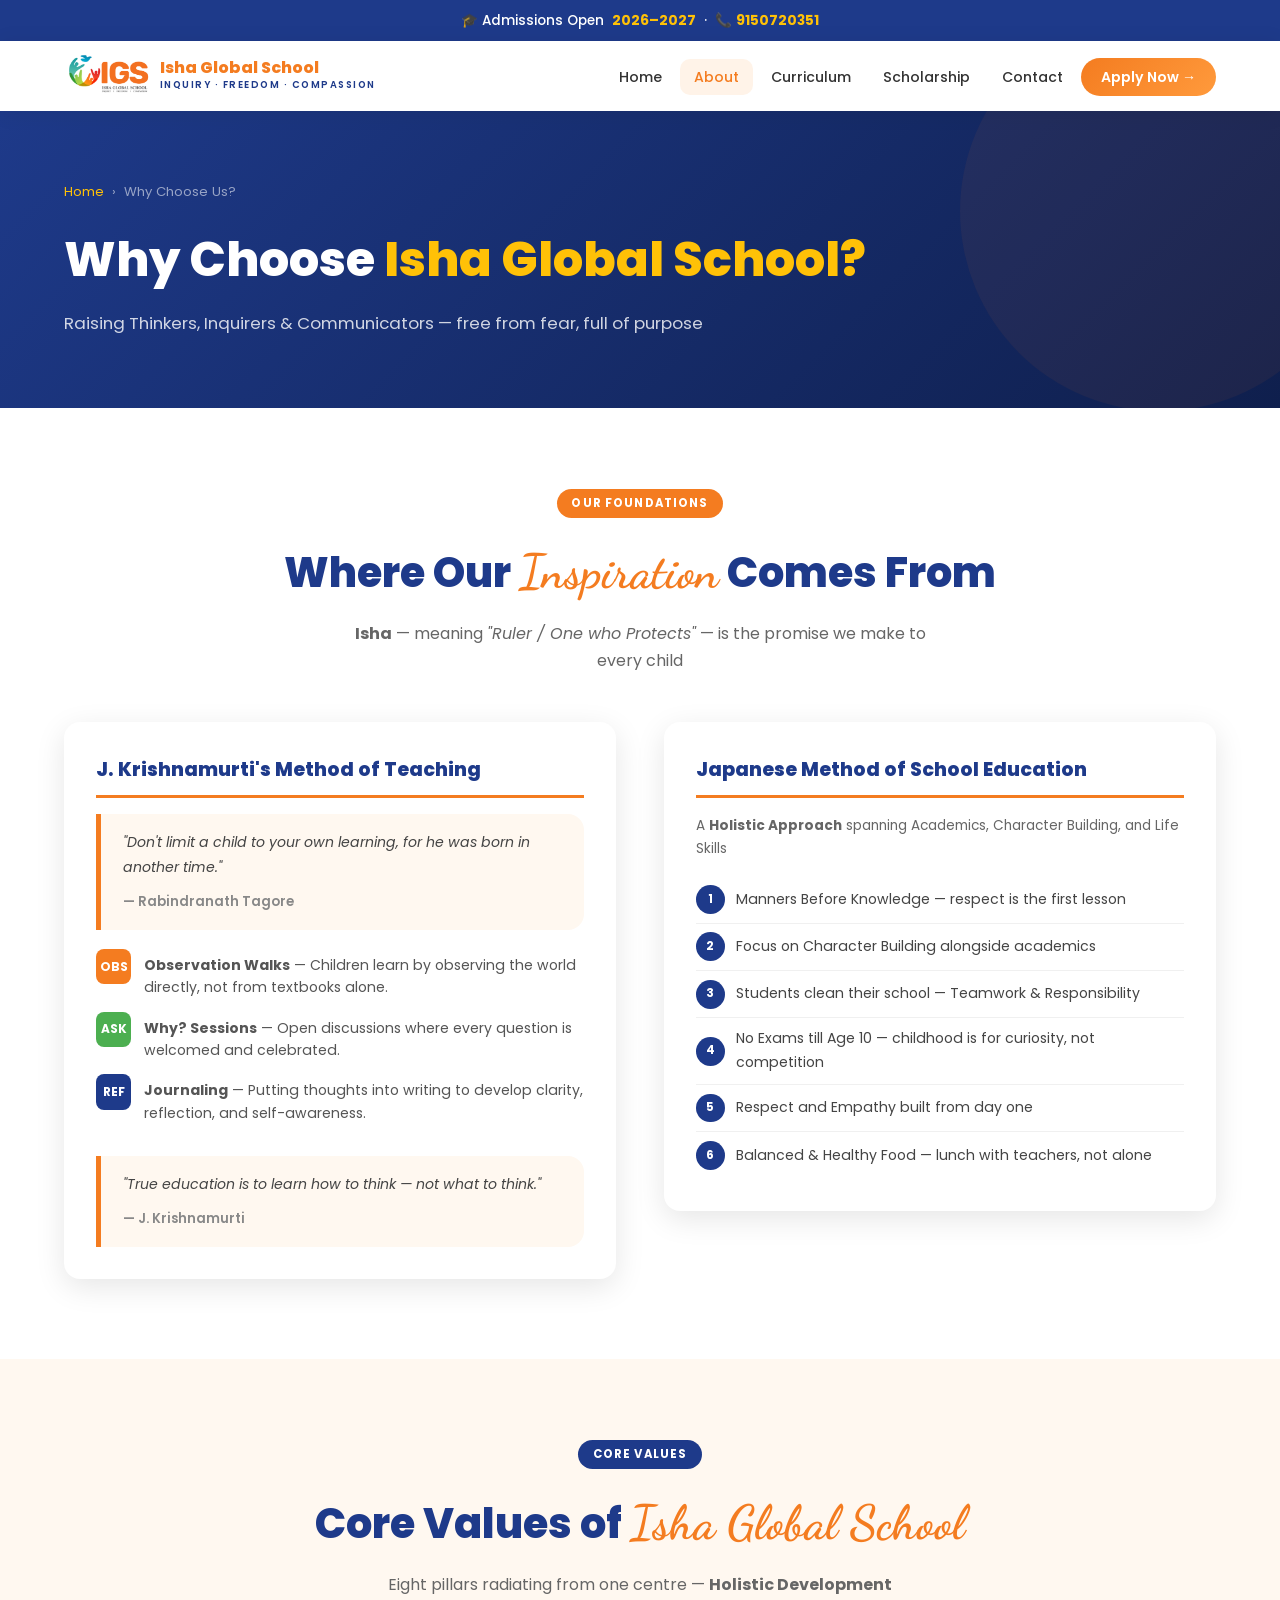
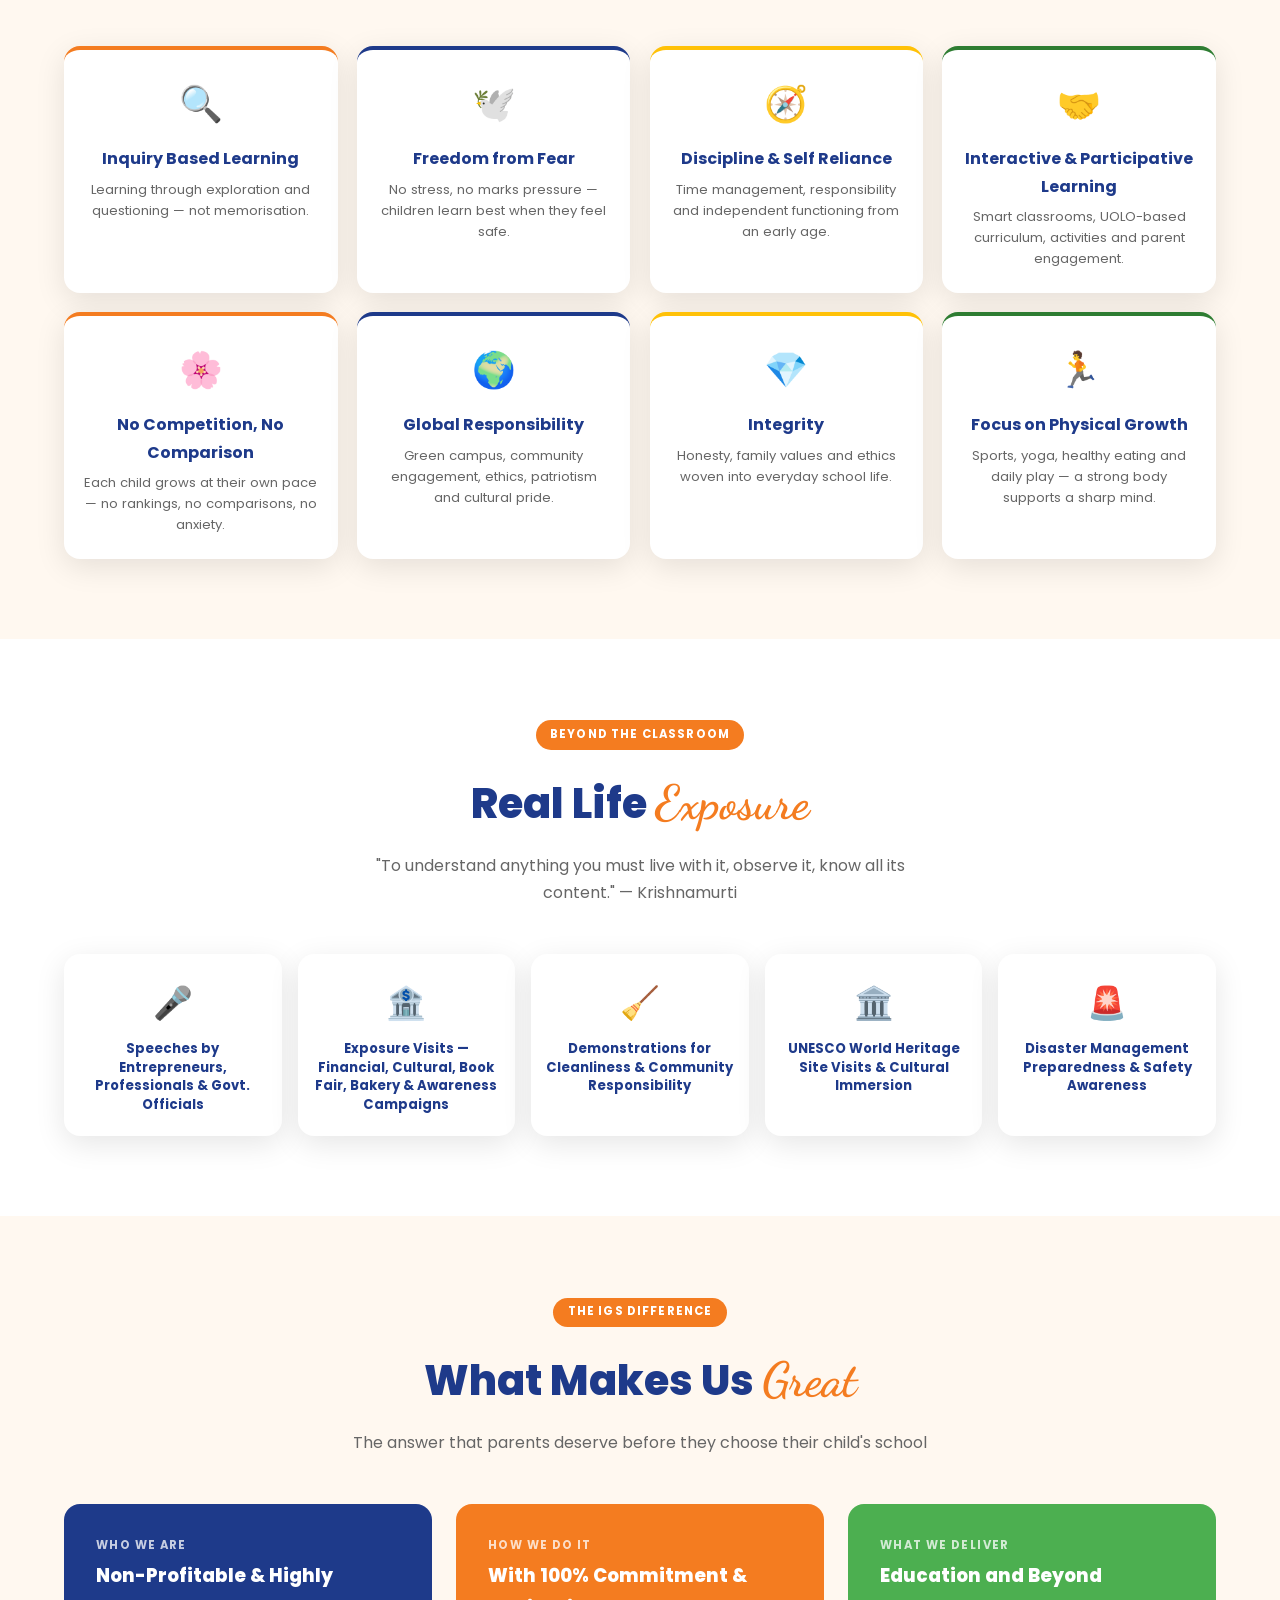
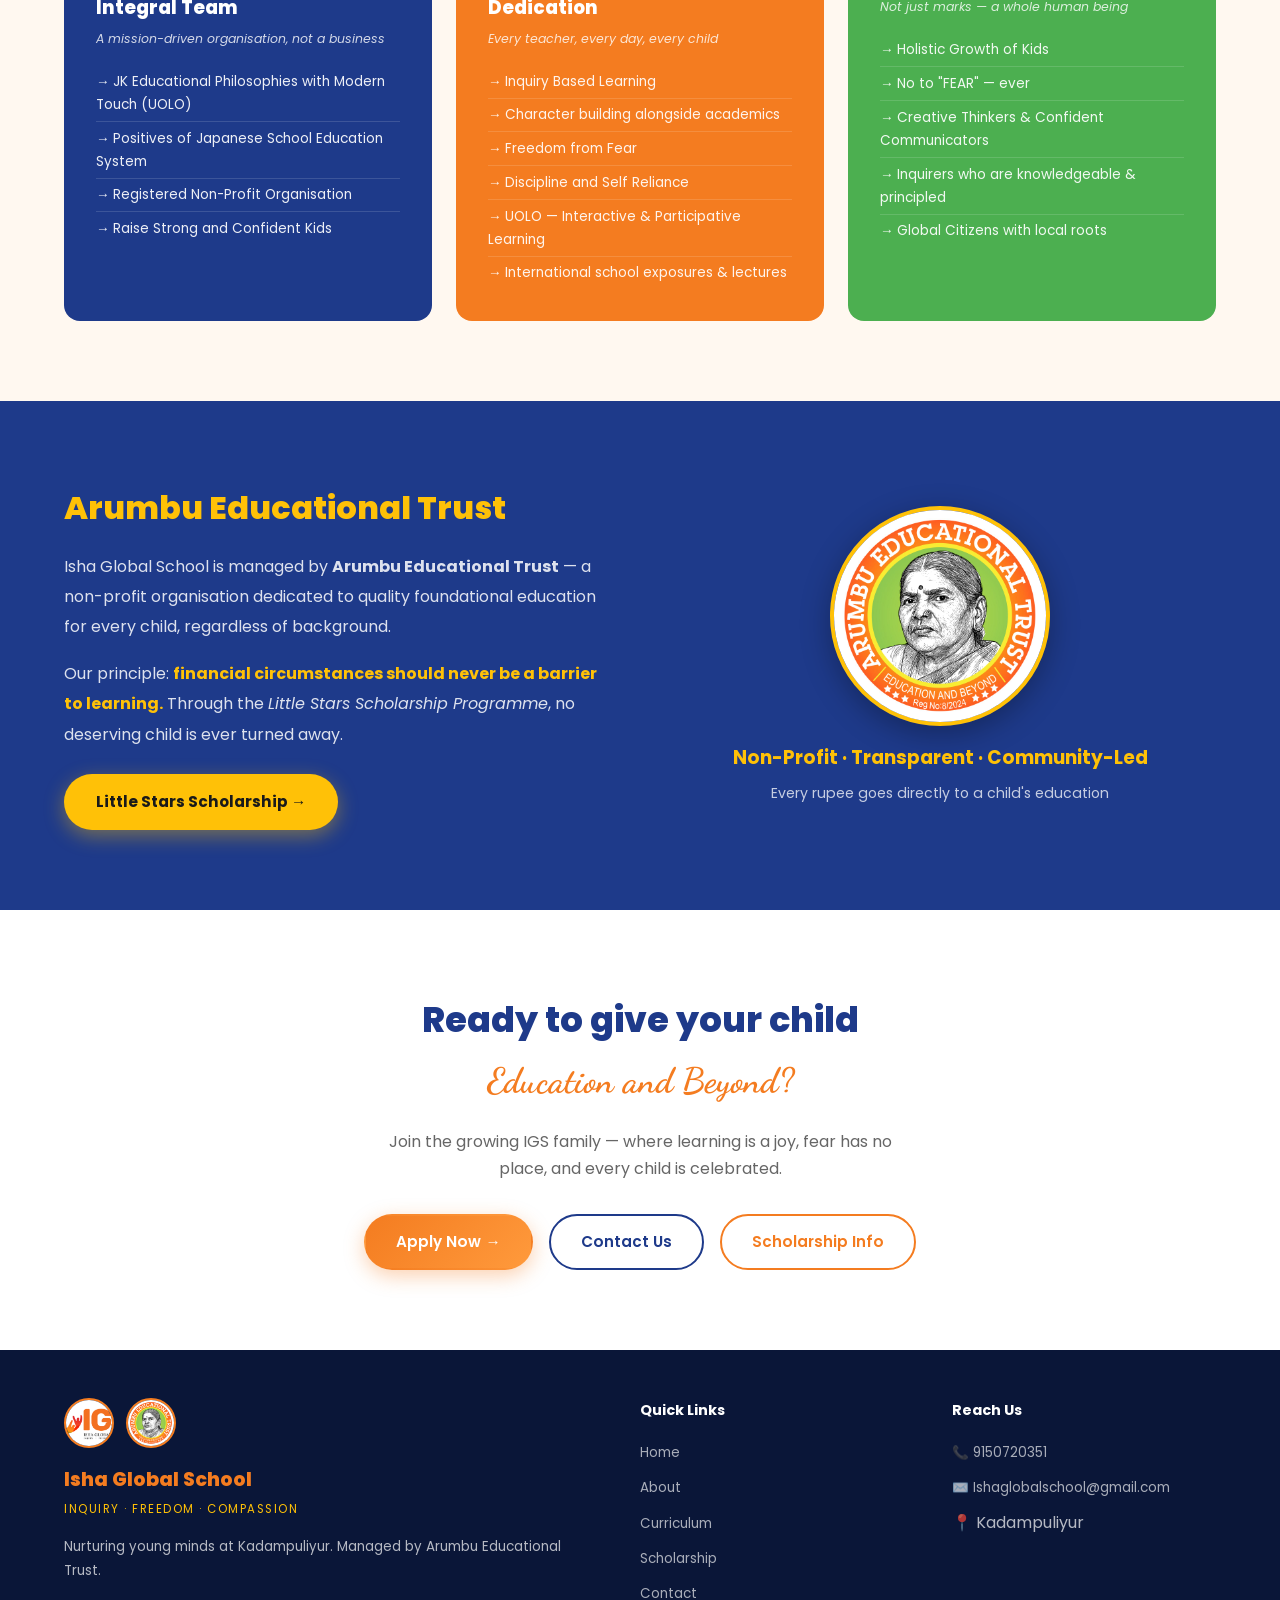
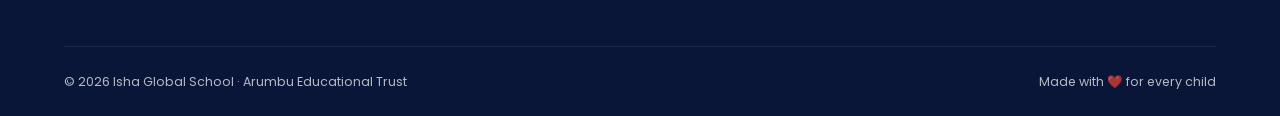
==== commit 50c03039: "Add school logo and trust logo to footer on all pages Co-Authored-By: Claude Opus 4.6 (1M context) <" ====
--- a/about.html
+++ b/about.html
@@ -3,6 +3,7 @@
 <head>
   <meta charset="UTF-8"/>
   <meta name="viewport" content="width=device-width,initial-scale=1.0"/>
+  <link rel="icon" type="image/jpeg" href="Pictures/logo.jpg"/>
   <title>Why Choose Us — Isha Global School</title>
   <link rel="stylesheet" href="css/style.css"/>
   <style>
@@ -186,8 +187,13 @@
     .cv-yes li::before{content:"✓ ";color:#4caf50;font-weight:700;position:static;padding-left:0;}
     .cv-no li,.cv-yes li{padding-left:0;border:none;font-size:.82rem;padding:.25rem 0;}
 
-    .cv-staircase{display:flex;gap:.4rem;flex-wrap:wrap;margin:.5rem 0 1rem;}
-    .cv-staircase span{color:#fff;font-size:.72rem;font-weight:700;padding:.35rem .75rem;border-radius:20px;}
+    .cv-staircase{display:flex;gap:.4rem;align-items:flex-end;margin:.8rem 0 1rem;}
+    .cv-staircase span{color:#fff;font-size:.68rem;font-weight:700;padding:.5rem .6rem;border-radius:8px 8px 0 0;text-align:center;flex:1;display:flex;align-items:center;justify-content:center;}
+    .cv-staircase span:nth-child(1){height:40px;}
+    .cv-staircase span:nth-child(2){height:55px;}
+    .cv-staircase span:nth-child(3){height:70px;}
+    .cv-staircase span:nth-child(4){height:85px;}
+    .cv-staircase span:nth-child(5){height:100px;}
 
     @keyframes cvSlideUp{from{opacity:0;transform:translateY(40px) scale(.95)}to{opacity:1;transform:translateY(0) scale(1)}}
 
@@ -591,6 +597,10 @@
   <div class="wrap">
     <div class="footer-grid">
       <div class="f-brand">
+        <div class="f-logos">
+          <img src="Pictures/logo.jpg" alt="Isha Global School" class="f-logo"/>
+          <img src="Pictures/trust.jpeg" alt="Arumbu Educational Trust" class="f-logo"/>
+        </div>
         <div class="f-name">Isha Global School</div>
         <div class="f-motto">Inquiry · Freedom · Compassion</div>
         <p>Nurturing young minds at Kadampuliyur. Managed by Arumbu Educational Trust.</p>
--- a/css/style.css
+++ b/css/style.css
@@ -170,9 +170,17 @@
   cursor:pointer; position:relative; overflow:hidden;
 }
 .event-card:hover { transform:translateY(-10px) scale(1.02); box-shadow:0 18px 45px rgba(0,0,0,.18); }
-.ev-img-wrap { position:relative; overflow:hidden; height:180px; }
+.ev-img-wrap { position:relative; overflow:hidden; height:180px; cursor:pointer; }
 .ev-img { width:100%; height:100%; object-fit:cover; display:block; transition:transform .45s ease; }
 .event-card:hover .ev-img { transform:scale(1.1); }
+
+/* Event image full popup on hover */
+.ev-img-wrap::after { content:'Click to view'; position:absolute; bottom:8px; right:8px; background:rgba(0,0,0,.6); color:#fff; font-size:.68rem; font-weight:600; padding:4px 10px; border-radius:12px; opacity:0; transition:opacity .3s ease; pointer-events:none; }
+.ev-img-wrap:hover::after { opacity:1; }
+.ev-img-popup { display:none; position:fixed; inset:0; background:rgba(0,0,0,.85); z-index:3000; align-items:center; justify-content:center; cursor:zoom-out; backdrop-filter:blur(6px); }
+.ev-img-popup.open { display:flex; }
+.ev-img-popup img { max-width:90vw; max-height:90vh; object-fit:contain; border-radius:12px; box-shadow:0 20px 60px rgba(0,0,0,.5); animation:evPopIn .3s ease; }
+@keyframes evPopIn { from{opacity:0;transform:scale(.8)} to{opacity:1;transform:scale(1)} }
 .ev-body { padding:18px 20px 20px; }
 .ev-name { font-size:1.05rem; font-weight:700; color:var(--blue); margin-bottom:6px; line-height:1.3; transition:color .3s ease; }
 .event-card:hover .ev-name { color:var(--orange); }
@@ -348,6 +356,8 @@
 /* ── FOOTER ── */
 footer { background:#0a1638; color:rgba(255,255,255,.7); padding:3rem 0 1.5rem; }
 .footer-grid { display:grid; grid-template-columns:2fr 1fr 1fr; gap:3rem; padding-bottom:2rem; border-bottom:1px solid rgba(255,255,255,.08); margin-bottom:1.5rem; }
+.f-logos { display:flex; gap:12px; margin-bottom:1rem; }
+.f-logo { width:50px; height:50px; border-radius:50%; object-fit:cover; border:2px solid var(--orange); }
 .f-brand .f-name { font-size:1.2rem; font-weight:800; color:var(--orange); margin-bottom:.2rem; }
 .f-brand .f-motto { color:var(--yellow); font-size:.72rem; letter-spacing:1.5px; text-transform:uppercase; margin-bottom:1rem; }
 .f-brand p { font-size:.84rem; line-height:1.8; }
